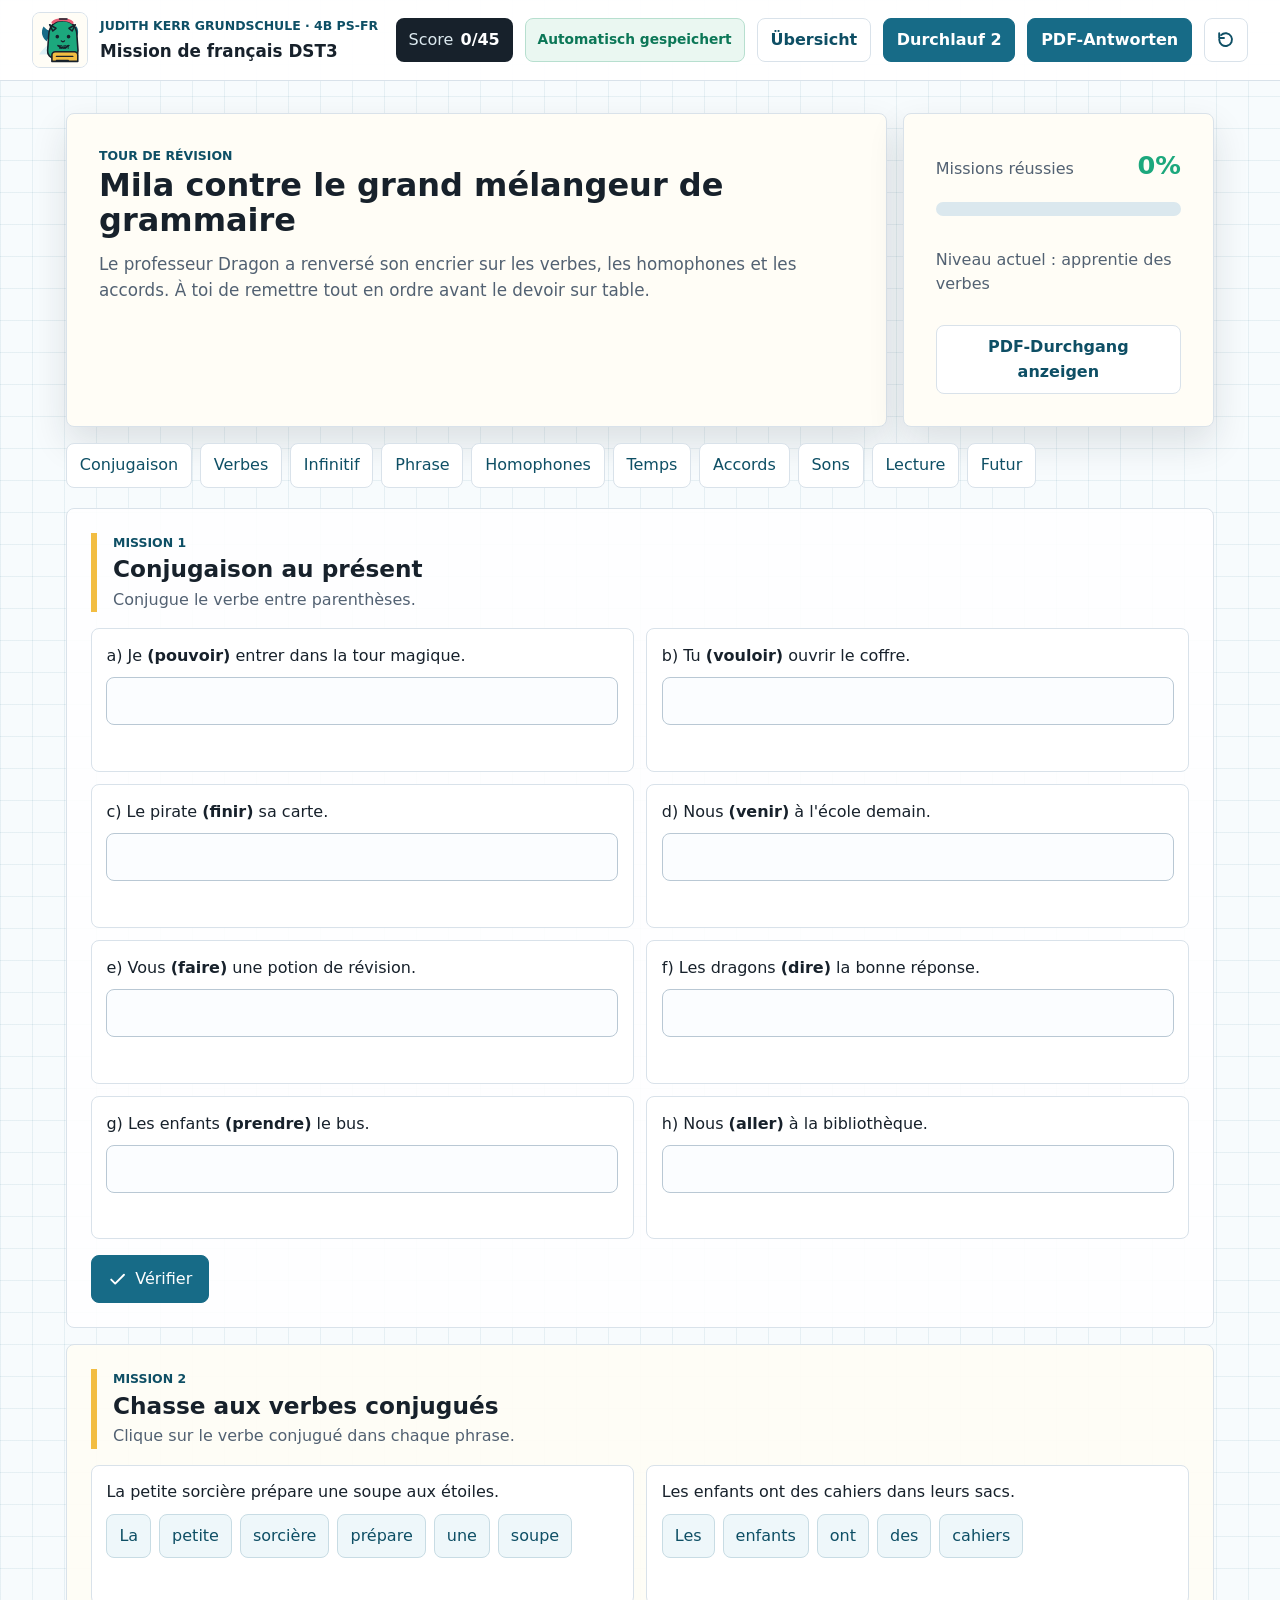
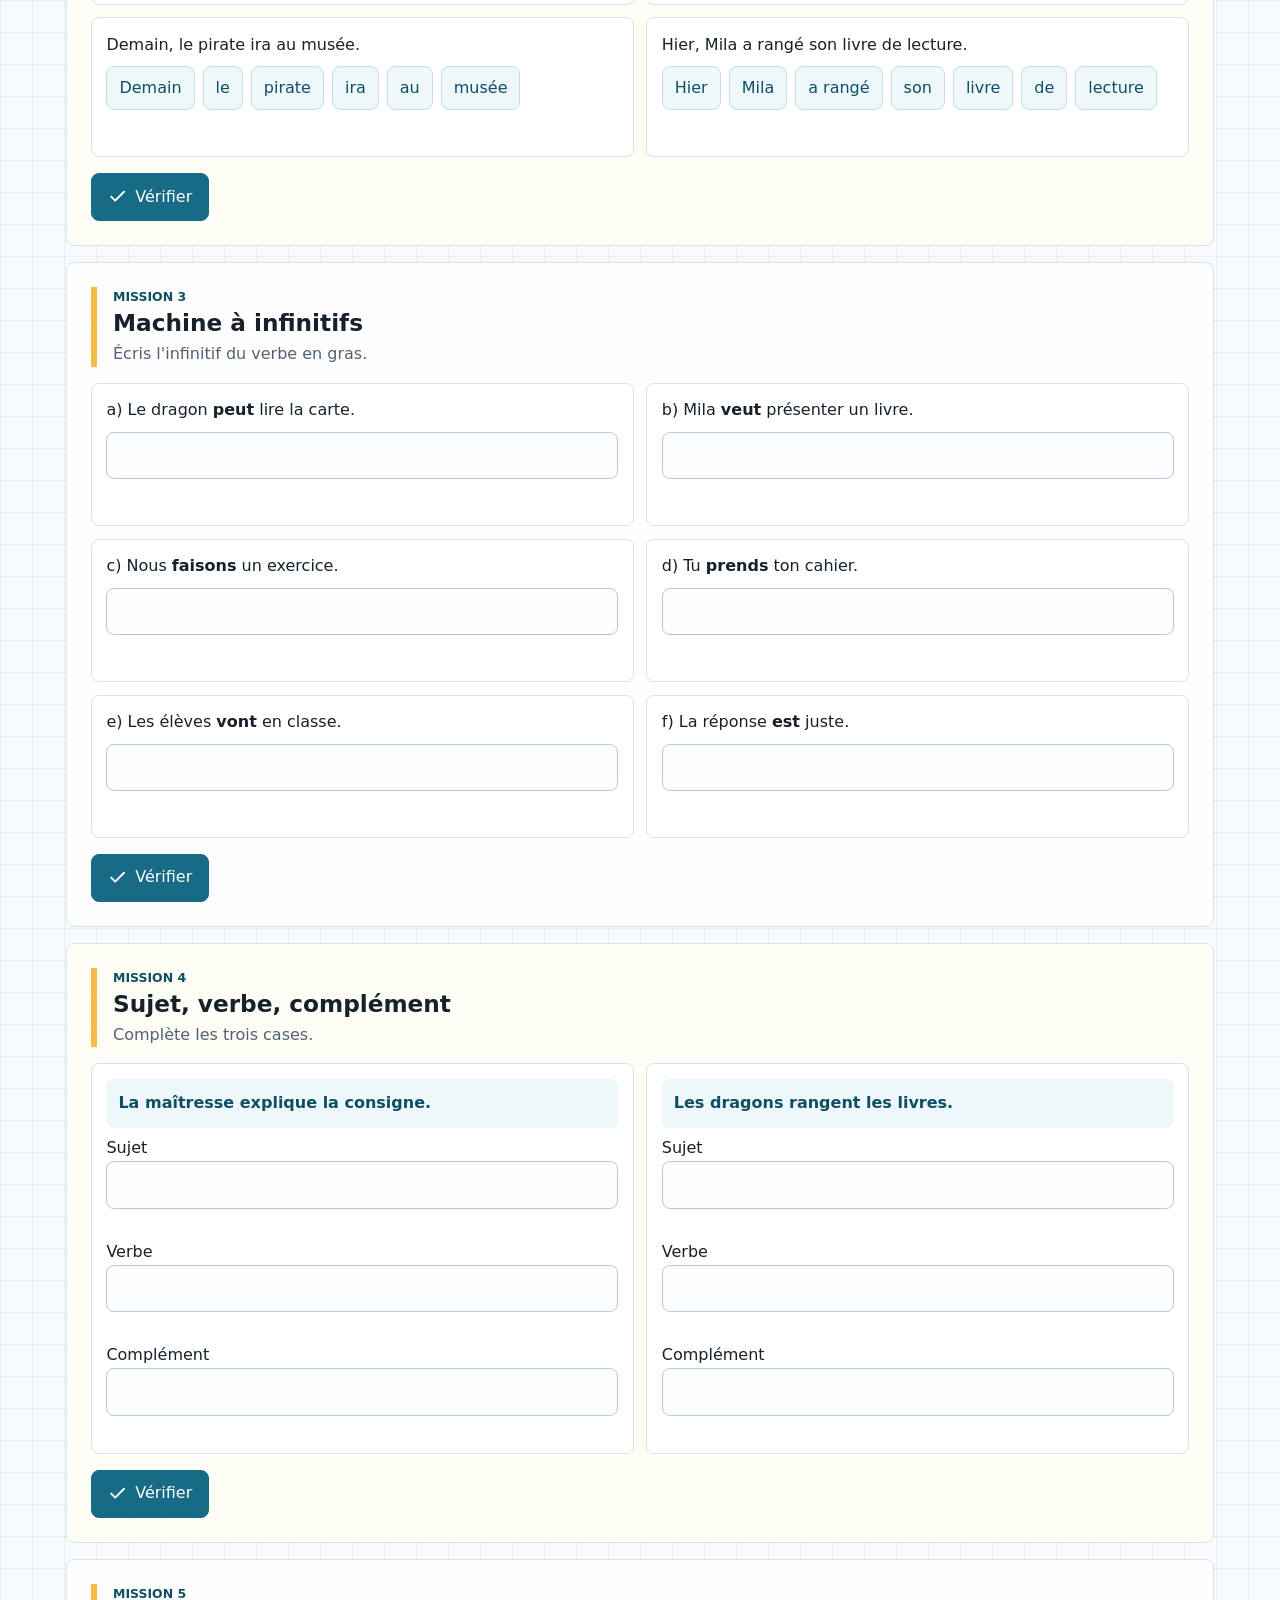
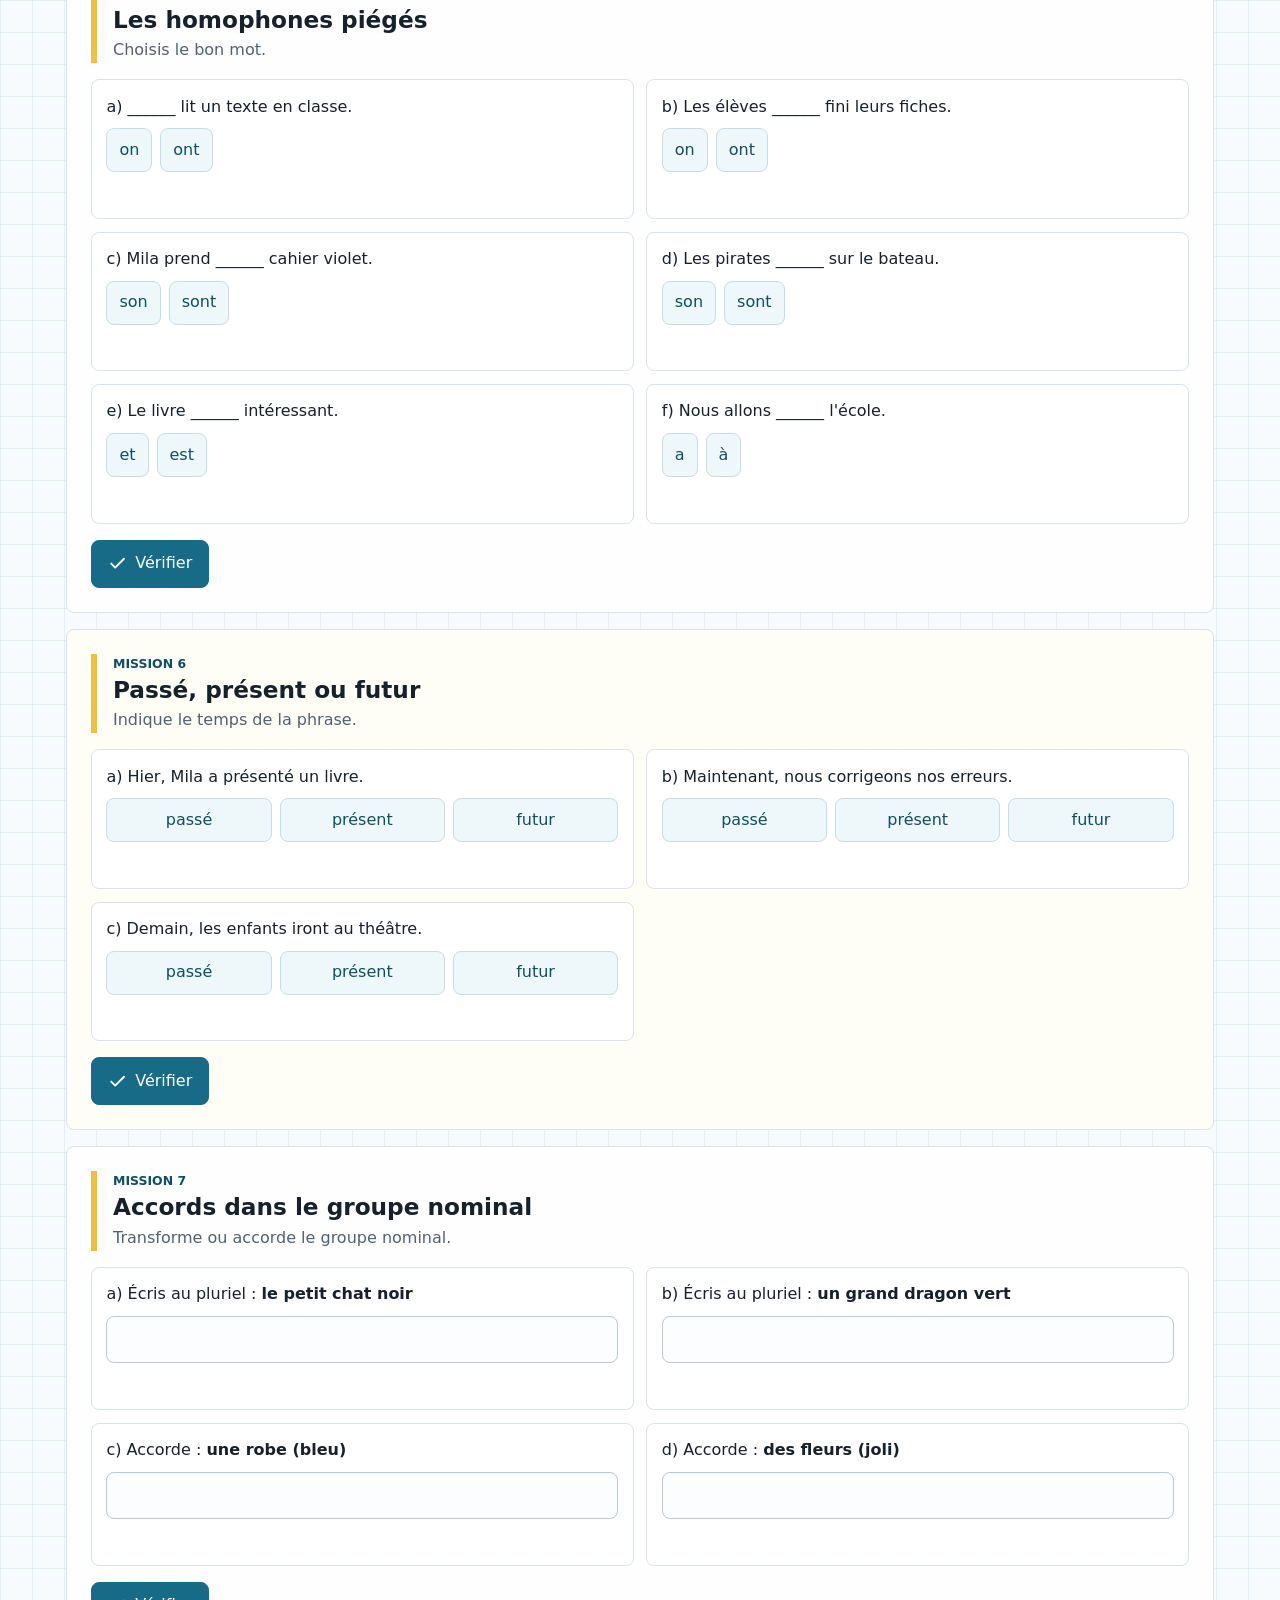
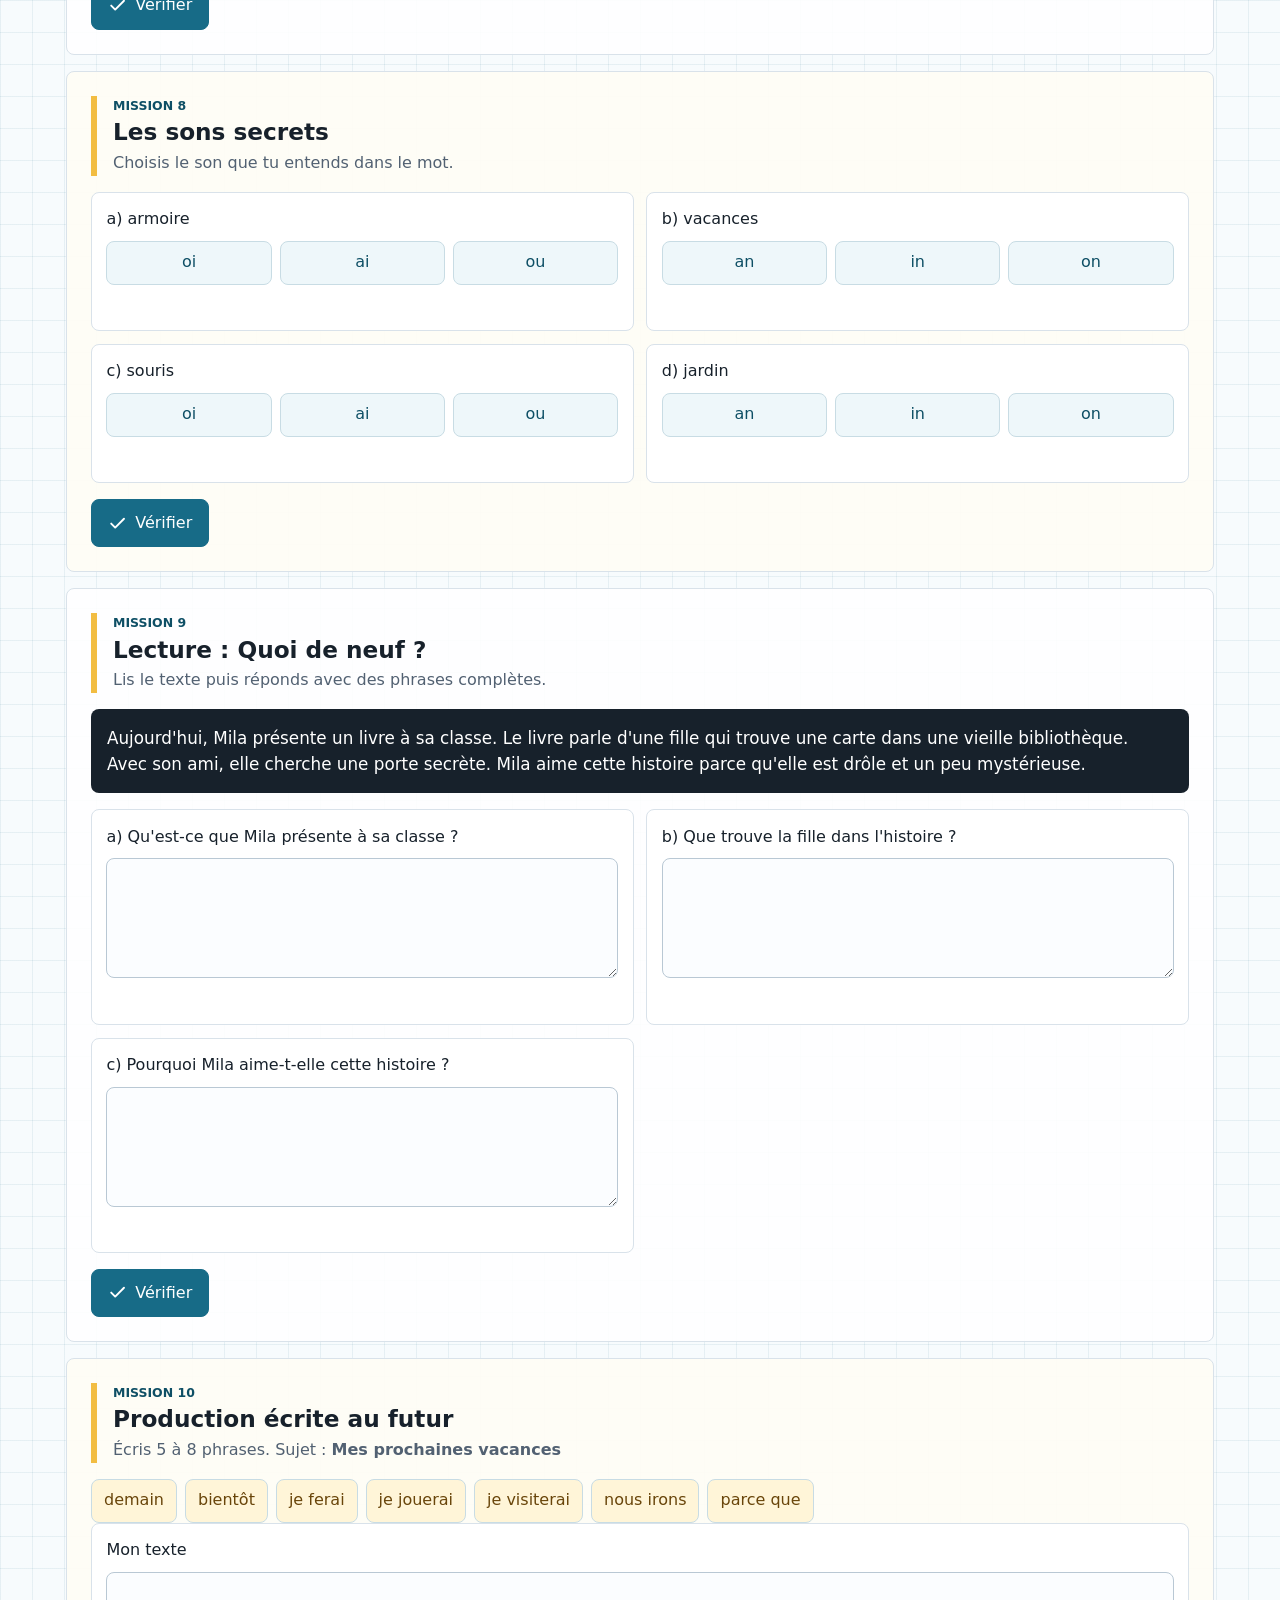
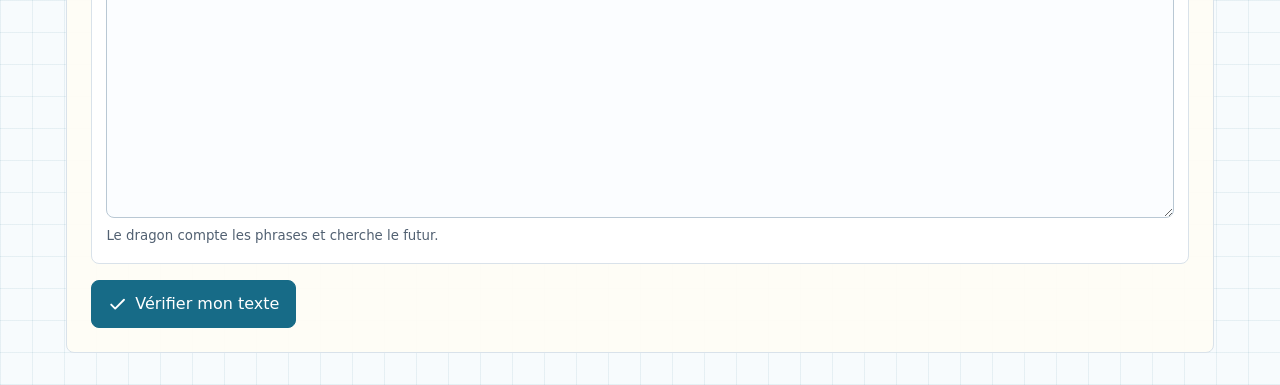
==== docs/index.html @ ef920bac "Publish site from docs for GitHub Pages" ====
<!doctype html>
<html lang="fr">
  <head>
    <meta charset="utf-8">
    <meta name="viewport" content="width=device-width, initial-scale=1">
    <title>Mila - Mission de français DST3</title>
    <meta name="description" content="Interaktive Französisch-Übungen für Mila zur Vorbereitung auf DST3.">
    <meta name="theme-color" content="#176b87">
    <meta name="apple-mobile-web-app-capable" content="yes">
    <meta name="apple-mobile-web-app-title" content="Français DST3">
    <meta name="apple-mobile-web-app-status-bar-style" content="default">
    <link rel="manifest" href="manifest.webmanifest">
    <link rel="icon" href="assets/dragon-academy.svg" type="image/svg+xml">
    <link rel="stylesheet" href="styles.css?v=20260531-pdf-visible">
  </head>
  <body>
    <a class="skip-link" href="#main">Aller aux exercices</a>

    <header class="topbar">
      <div class="brand">
        <img src="assets/dragon-academy.svg" width="56" height="56" alt="Petit dragon professeur avec un cahier de français">
        <div>
          <p class="eyebrow">Judith Kerr Grundschule · 4B PS-FR</p>
          <p class="brand-title">Mission de français DST3</p>
        </div>
      </div>

      <div class="top-actions">
        <div class="score-pill" aria-live="polite">
          <span>Score</span>
          <strong><span id="score">0</span>/<span id="total">45</span></strong>
        </div>
        <div class="save-status" id="saveStatus" aria-live="polite">Automatisch gespeichert</div>
        <a class="nav-link" href="uebersicht.html">Übersicht</a>
        <a class="nav-link top-pdf-run-button" href="durchlauf-2.html">Durchlauf 2</a>
        <button class="nav-link top-pdf-run-button" type="button" data-load-pdf-run>PDF-Antworten</button>
        <button class="icon-button" id="resetBtn" type="button" aria-label="Recommencer toutes les missions">
          <svg aria-hidden="true" viewBox="0 0 24 24">
            <path d="M4 12a8 8 0 1 0 2.34-5.66"/>
            <path d="M4 4v6h6"/>
          </svg>
        </button>
      </div>
    </header>

    <main id="main">
      <section class="intro-band" aria-labelledby="intro-title">
        <div class="intro-copy">
          <p class="eyebrow">Tour de révision</p>
          <h1 id="intro-title">Mila contre le grand mélangeur de grammaire</h1>
          <p>
            Le professeur Dragon a renversé son encrier sur les verbes, les
            homophones et les accords. À toi de remettre tout en ordre avant le
            devoir sur table.
          </p>
        </div>

        <div class="mission-meter" aria-label="Progression">
          <div>
            <span>Missions réussies</span>
            <strong id="progressLabel">0%</strong>
          </div>
          <div class="progress-track">
            <div class="progress-fill" id="progressFill"></div>
          </div>
          <p id="rankLabel">Niveau actuel : apprentie des verbes</p>
          <button class="nav-link restore-run-button" type="button" data-load-pdf-run>PDF-Durchgang anzeigen</button>
        </div>
      </section>

      <nav class="mission-nav" aria-label="Missions">
        <button type="button" data-jump="#conjugaison">Conjugaison</button>
        <button type="button" data-jump="#verbes">Verbes</button>
        <button type="button" data-jump="#infinitif">Infinitif</button>
        <button type="button" data-jump="#phrase">Phrase</button>
        <button type="button" data-jump="#homophones">Homophones</button>
        <button type="button" data-jump="#temps">Temps</button>
        <button type="button" data-jump="#accords">Accords</button>
        <button type="button" data-jump="#sons">Sons</button>
        <button type="button" data-jump="#lecture">Lecture</button>
        <button type="button" data-jump="#ecriture">Futur</button>
      </nav>

      <section class="mission-band" id="conjugaison" aria-labelledby="conjugaison-title">
        <div class="section-heading">
          <p class="eyebrow">Mission 1</p>
          <h2 id="conjugaison-title">Conjugaison au présent</h2>
          <p>Conjugue le verbe entre parenthèses.</p>
        </div>

        <div class="exercise-grid">
          <label class="exercise" data-task data-answer="peux">
            <span>a) Je <strong>(pouvoir)</strong> entrer dans la tour magique.</span>
            <input type="text" autocomplete="off" aria-label="Réponse a">
            <small class="feedback" aria-live="polite"></small>
          </label>

          <label class="exercise" data-task data-answer="veux">
            <span>b) Tu <strong>(vouloir)</strong> ouvrir le coffre.</span>
            <input type="text" autocomplete="off" aria-label="Réponse b">
            <small class="feedback" aria-live="polite"></small>
          </label>

          <label class="exercise" data-task data-answer="finit">
            <span>c) Le pirate <strong>(finir)</strong> sa carte.</span>
            <input type="text" autocomplete="off" aria-label="Réponse c">
            <small class="feedback" aria-live="polite"></small>
          </label>

          <label class="exercise" data-task data-answer="venons">
            <span>d) Nous <strong>(venir)</strong> à l'école demain.</span>
            <input type="text" autocomplete="off" aria-label="Réponse d">
            <small class="feedback" aria-live="polite"></small>
          </label>

          <label class="exercise" data-task data-answer="faites">
            <span>e) Vous <strong>(faire)</strong> une potion de révision.</span>
            <input type="text" autocomplete="off" aria-label="Réponse e">
            <small class="feedback" aria-live="polite"></small>
          </label>

          <label class="exercise" data-task data-answer="disent">
            <span>f) Les dragons <strong>(dire)</strong> la bonne réponse.</span>
            <input type="text" autocomplete="off" aria-label="Réponse f">
            <small class="feedback" aria-live="polite"></small>
          </label>

          <label class="exercise" data-task data-answer="prennent">
            <span>g) Les enfants <strong>(prendre)</strong> le bus.</span>
            <input type="text" autocomplete="off" aria-label="Réponse g">
            <small class="feedback" aria-live="polite"></small>
          </label>

          <label class="exercise" data-task data-answer="allons">
            <span>h) Nous <strong>(aller)</strong> à la bibliothèque.</span>
            <input type="text" autocomplete="off" aria-label="Réponse h">
            <small class="feedback" aria-live="polite"></small>
          </label>
        </div>

        <button class="check-button" type="button" data-check="#conjugaison">
          <svg aria-hidden="true" viewBox="0 0 24 24">
            <path d="m20 6-11 11-5-5"/>
          </svg>
          Vérifier
        </button>
      </section>

      <section class="mission-band alt" id="verbes" aria-labelledby="verbes-title">
        <div class="section-heading">
          <p class="eyebrow">Mission 2</p>
          <h2 id="verbes-title">Chasse aux verbes conjugués</h2>
          <p>Clique sur le verbe conjugué dans chaque phrase.</p>
        </div>

        <div class="exercise-grid compact">
          <article class="exercise word-pick" data-task data-answer="prépare">
            <p>La petite sorcière prépare une soupe aux étoiles.</p>
            <div class="word-row" aria-label="Choix de mots">
              <button type="button">La</button>
              <button type="button">petite</button>
              <button type="button">sorcière</button>
              <button type="button">prépare</button>
              <button type="button">une</button>
              <button type="button">soupe</button>
            </div>
            <small class="feedback" aria-live="polite"></small>
          </article>

          <article class="exercise word-pick" data-task data-answer="ont">
            <p>Les enfants ont des cahiers dans leurs sacs.</p>
            <div class="word-row" aria-label="Choix de mots">
              <button type="button">Les</button>
              <button type="button">enfants</button>
              <button type="button">ont</button>
              <button type="button">des</button>
              <button type="button">cahiers</button>
            </div>
            <small class="feedback" aria-live="polite"></small>
          </article>

          <article class="exercise word-pick" data-task data-answer="ira">
            <p>Demain, le pirate ira au musée.</p>
            <div class="word-row" aria-label="Choix de mots">
              <button type="button">Demain</button>
              <button type="button">le</button>
              <button type="button">pirate</button>
              <button type="button">ira</button>
              <button type="button">au</button>
              <button type="button">musée</button>
            </div>
            <small class="feedback" aria-live="polite"></small>
          </article>

          <article class="exercise word-pick" data-task data-answer="a rangé">
            <p>Hier, Mila a rangé son livre de lecture.</p>
            <div class="word-row" aria-label="Choix de mots">
              <button type="button">Hier</button>
              <button type="button">Mila</button>
              <button type="button">a rangé</button>
              <button type="button">son</button>
              <button type="button">livre</button>
              <button type="button">de</button>
              <button type="button">lecture</button>
            </div>
            <small class="feedback" aria-live="polite"></small>
          </article>
        </div>

        <button class="check-button" type="button" data-check="#verbes">
          <svg aria-hidden="true" viewBox="0 0 24 24">
            <path d="m20 6-11 11-5-5"/>
          </svg>
          Vérifier
        </button>
      </section>

      <section class="mission-band" id="infinitif" aria-labelledby="infinitif-title">
        <div class="section-heading">
          <p class="eyebrow">Mission 3</p>
          <h2 id="infinitif-title">Machine à infinitifs</h2>
          <p>Écris l'infinitif du verbe en gras.</p>
        </div>

        <div class="exercise-grid">
          <label class="exercise" data-task data-answer="pouvoir">
            <span>a) Le dragon <strong>peut</strong> lire la carte.</span>
            <input type="text" autocomplete="off" aria-label="Infinitif a">
            <small class="feedback" aria-live="polite"></small>
          </label>

          <label class="exercise" data-task data-answer="vouloir">
            <span>b) Mila <strong>veut</strong> présenter un livre.</span>
            <input type="text" autocomplete="off" aria-label="Infinitif b">
            <small class="feedback" aria-live="polite"></small>
          </label>

          <label class="exercise" data-task data-answer="faire">
            <span>c) Nous <strong>faisons</strong> un exercice.</span>
            <input type="text" autocomplete="off" aria-label="Infinitif c">
            <small class="feedback" aria-live="polite"></small>
          </label>

          <label class="exercise" data-task data-answer="prendre">
            <span>d) Tu <strong>prends</strong> ton cahier.</span>
            <input type="text" autocomplete="off" aria-label="Infinitif d">
            <small class="feedback" aria-live="polite"></small>
          </label>

          <label class="exercise" data-task data-answer="aller">
            <span>e) Les élèves <strong>vont</strong> en classe.</span>
            <input type="text" autocomplete="off" aria-label="Infinitif e">
            <small class="feedback" aria-live="polite"></small>
          </label>

          <label class="exercise" data-task data-answer="être">
            <span>f) La réponse <strong>est</strong> juste.</span>
            <input type="text" autocomplete="off" aria-label="Infinitif f">
            <small class="feedback" aria-live="polite"></small>
          </label>
        </div>

        <button class="check-button" type="button" data-check="#infinitif">
          <svg aria-hidden="true" viewBox="0 0 24 24">
            <path d="m20 6-11 11-5-5"/>
          </svg>
          Vérifier
        </button>
      </section>

      <section class="mission-band alt" id="phrase" aria-labelledby="phrase-title">
        <div class="section-heading">
          <p class="eyebrow">Mission 4</p>
          <h2 id="phrase-title">Sujet, verbe, complément</h2>
          <p>Complète les trois cases.</p>
        </div>

        <div class="sentence-lab">
          <article class="sentence-card">
            <p class="sentence">La maîtresse explique la consigne.</p>
            <label data-task data-answer="La maîtresse|La maitresse">
              Sujet
              <input type="text" autocomplete="off">
              <small class="feedback" aria-live="polite"></small>
            </label>
            <label data-task data-answer="explique">
              Verbe
              <input type="text" autocomplete="off">
              <small class="feedback" aria-live="polite"></small>
            </label>
            <label data-task data-answer="la consigne">
              Complément
              <input type="text" autocomplete="off">
              <small class="feedback" aria-live="polite"></small>
            </label>
          </article>

          <article class="sentence-card">
            <p class="sentence">Les dragons rangent les livres.</p>
            <label data-task data-answer="Les dragons">
              Sujet
              <input type="text" autocomplete="off">
              <small class="feedback" aria-live="polite"></small>
            </label>
            <label data-task data-answer="rangent">
              Verbe
              <input type="text" autocomplete="off">
              <small class="feedback" aria-live="polite"></small>
            </label>
            <label data-task data-answer="les livres">
              Complément
              <input type="text" autocomplete="off">
              <small class="feedback" aria-live="polite"></small>
            </label>
          </article>
        </div>

        <button class="check-button" type="button" data-check="#phrase">
          <svg aria-hidden="true" viewBox="0 0 24 24">
            <path d="m20 6-11 11-5-5"/>
          </svg>
          Vérifier
        </button>
      </section>

      <section class="mission-band" id="homophones" aria-labelledby="homophones-title">
        <div class="section-heading">
          <p class="eyebrow">Mission 5</p>
          <h2 id="homophones-title">Les homophones piégés</h2>
          <p>Choisis le bon mot.</p>
        </div>

        <div class="exercise-grid compact">
          <article class="exercise choice-task" data-task data-answer="on">
            <p>a) ______ lit un texte en classe.</p>
            <div class="choice-row">
              <button type="button" data-value="on">on</button>
              <button type="button" data-value="ont">ont</button>
            </div>
            <small class="feedback" aria-live="polite"></small>
          </article>

          <article class="exercise choice-task" data-task data-answer="ont">
            <p>b) Les élèves ______ fini leurs fiches.</p>
            <div class="choice-row">
              <button type="button" data-value="on">on</button>
              <button type="button" data-value="ont">ont</button>
            </div>
            <small class="feedback" aria-live="polite"></small>
          </article>

          <article class="exercise choice-task" data-task data-answer="son">
            <p>c) Mila prend ______ cahier violet.</p>
            <div class="choice-row">
              <button type="button" data-value="son">son</button>
              <button type="button" data-value="sont">sont</button>
            </div>
            <small class="feedback" aria-live="polite"></small>
          </article>

          <article class="exercise choice-task" data-task data-answer="sont">
            <p>d) Les pirates ______ sur le bateau.</p>
            <div class="choice-row">
              <button type="button" data-value="son">son</button>
              <button type="button" data-value="sont">sont</button>
            </div>
            <small class="feedback" aria-live="polite"></small>
          </article>

          <article class="exercise choice-task" data-task data-answer="est">
            <p>e) Le livre ______ intéressant.</p>
            <div class="choice-row">
              <button type="button" data-value="et">et</button>
              <button type="button" data-value="est">est</button>
            </div>
            <small class="feedback" aria-live="polite"></small>
          </article>

          <article class="exercise choice-task" data-task data-answer="à">
            <p>f) Nous allons ______ l'école.</p>
            <div class="choice-row">
              <button type="button" data-value="a">a</button>
              <button type="button" data-value="à">à</button>
            </div>
            <small class="feedback" aria-live="polite"></small>
          </article>
        </div>

        <button class="check-button" type="button" data-check="#homophones">
          <svg aria-hidden="true" viewBox="0 0 24 24">
            <path d="m20 6-11 11-5-5"/>
          </svg>
          Vérifier
        </button>
      </section>

      <section class="mission-band alt" id="temps" aria-labelledby="temps-title">
        <div class="section-heading">
          <p class="eyebrow">Mission 6</p>
          <h2 id="temps-title">Passé, présent ou futur</h2>
          <p>Indique le temps de la phrase.</p>
        </div>

        <div class="exercise-grid compact">
          <article class="exercise choice-task" data-task data-answer="passé">
            <p>a) Hier, Mila a présenté un livre.</p>
            <div class="choice-row triple">
              <button type="button" data-value="passé">passé</button>
              <button type="button" data-value="présent">présent</button>
              <button type="button" data-value="futur">futur</button>
            </div>
            <small class="feedback" aria-live="polite"></small>
          </article>

          <article class="exercise choice-task" data-task data-answer="présent">
            <p>b) Maintenant, nous corrigeons nos erreurs.</p>
            <div class="choice-row triple">
              <button type="button" data-value="passé">passé</button>
              <button type="button" data-value="présent">présent</button>
              <button type="button" data-value="futur">futur</button>
            </div>
            <small class="feedback" aria-live="polite"></small>
          </article>

          <article class="exercise choice-task" data-task data-answer="futur">
            <p>c) Demain, les enfants iront au théâtre.</p>
            <div class="choice-row triple">
              <button type="button" data-value="passé">passé</button>
              <button type="button" data-value="présent">présent</button>
              <button type="button" data-value="futur">futur</button>
            </div>
            <small class="feedback" aria-live="polite"></small>
          </article>
        </div>

        <button class="check-button" type="button" data-check="#temps">
          <svg aria-hidden="true" viewBox="0 0 24 24">
            <path d="m20 6-11 11-5-5"/>
          </svg>
          Vérifier
        </button>
      </section>

      <section class="mission-band" id="accords" aria-labelledby="accords-title">
        <div class="section-heading">
          <p class="eyebrow">Mission 7</p>
          <h2 id="accords-title">Accords dans le groupe nominal</h2>
          <p>Transforme ou accorde le groupe nominal.</p>
        </div>

        <div class="exercise-grid">
          <label class="exercise" data-task data-answer="les petits chats noirs">
            <span>a) Écris au pluriel : <strong>le petit chat noir</strong></span>
            <input type="text" autocomplete="off">
            <small class="feedback" aria-live="polite"></small>
          </label>

          <label class="exercise" data-task data-answer="des grands dragons verts">
            <span>b) Écris au pluriel : <strong>un grand dragon vert</strong></span>
            <input type="text" autocomplete="off">
            <small class="feedback" aria-live="polite"></small>
          </label>

          <label class="exercise" data-task data-answer="une robe bleue">
            <span>c) Accorde : <strong>une robe (bleu)</strong></span>
            <input type="text" autocomplete="off">
            <small class="feedback" aria-live="polite"></small>
          </label>

          <label class="exercise" data-task data-answer="des jolies fleurs">
            <span>d) Accorde : <strong>des fleurs (joli)</strong></span>
            <input type="text" autocomplete="off">
            <small class="feedback" aria-live="polite"></small>
          </label>
        </div>

        <button class="check-button" type="button" data-check="#accords">
          <svg aria-hidden="true" viewBox="0 0 24 24">
            <path d="m20 6-11 11-5-5"/>
          </svg>
          Vérifier
        </button>
      </section>

      <section class="mission-band alt" id="sons" aria-labelledby="sons-title">
        <div class="section-heading">
          <p class="eyebrow">Mission 8</p>
          <h2 id="sons-title">Les sons secrets</h2>
          <p>Choisis le son que tu entends dans le mot.</p>
        </div>

        <div class="exercise-grid compact">
          <article class="exercise choice-task" data-task data-answer="oi">
            <p>a) armoire</p>
            <div class="choice-row triple">
              <button type="button" data-value="oi">oi</button>
              <button type="button" data-value="ai">ai</button>
              <button type="button" data-value="ou">ou</button>
            </div>
            <small class="feedback" aria-live="polite"></small>
          </article>

          <article class="exercise choice-task" data-task data-answer="an">
            <p>b) vacances</p>
            <div class="choice-row triple">
              <button type="button" data-value="an">an</button>
              <button type="button" data-value="in">in</button>
              <button type="button" data-value="on">on</button>
            </div>
            <small class="feedback" aria-live="polite"></small>
          </article>

          <article class="exercise choice-task" data-task data-answer="ou">
            <p>c) souris</p>
            <div class="choice-row triple">
              <button type="button" data-value="oi">oi</button>
              <button type="button" data-value="ai">ai</button>
              <button type="button" data-value="ou">ou</button>
            </div>
            <small class="feedback" aria-live="polite"></small>
          </article>

          <article class="exercise choice-task" data-task data-answer="in">
            <p>d) jardin</p>
            <div class="choice-row triple">
              <button type="button" data-value="an">an</button>
              <button type="button" data-value="in">in</button>
              <button type="button" data-value="on">on</button>
            </div>
            <small class="feedback" aria-live="polite"></small>
          </article>
        </div>

        <button class="check-button" type="button" data-check="#sons">
          <svg aria-hidden="true" viewBox="0 0 24 24">
            <path d="m20 6-11 11-5-5"/>
          </svg>
          Vérifier
        </button>
      </section>

      <section class="mission-band" id="lecture" aria-labelledby="lecture-title">
        <div class="section-heading">
          <p class="eyebrow">Mission 9</p>
          <h2 id="lecture-title">Lecture : Quoi de neuf ?</h2>
          <p>Lis le texte puis réponds avec des phrases complètes.</p>
        </div>

        <blockquote class="reading">
          Aujourd'hui, Mila présente un livre à sa classe. Le livre parle d'une
          fille qui trouve une carte dans une vieille bibliothèque. Avec son ami,
          elle cherche une porte secrète. Mila aime cette histoire parce qu'elle
          est drôle et un peu mystérieuse.
        </blockquote>

        <div class="writing-grid">
          <label class="long-answer" data-task data-keywords="livre,classe">
            a) Qu'est-ce que Mila présente à sa classe ?
            <textarea rows="3"></textarea>
            <small class="feedback" aria-live="polite"></small>
          </label>

          <label class="long-answer" data-task data-keywords="carte,bibliothèque|bibliotheque">
            b) Que trouve la fille dans l'histoire ?
            <textarea rows="3"></textarea>
            <small class="feedback" aria-live="polite"></small>
          </label>

          <label class="long-answer" data-task data-keywords="parce que|car,drôle|drole,mystérieuse|mysterieuse">
            c) Pourquoi Mila aime-t-elle cette histoire ?
            <textarea rows="3"></textarea>
            <small class="feedback" aria-live="polite"></small>
          </label>
        </div>

        <button class="check-button" type="button" data-check="#lecture">
          <svg aria-hidden="true" viewBox="0 0 24 24">
            <path d="m20 6-11 11-5-5"/>
          </svg>
          Vérifier
        </button>
      </section>

      <section class="mission-band alt" id="ecriture" aria-labelledby="ecriture-title">
        <div class="section-heading">
          <p class="eyebrow">Mission 10</p>
          <h2 id="ecriture-title">Production écrite au futur</h2>
          <p>Écris 5 à 8 phrases. Sujet : <strong>Mes prochaines vacances</strong></p>
        </div>

        <div class="word-bank" aria-label="Mots utiles">
          <span>demain</span>
          <span>bientôt</span>
          <span>je ferai</span>
          <span>je jouerai</span>
          <span>je visiterai</span>
          <span>nous irons</span>
          <span>parce que</span>
        </div>

        <label class="future-writing" data-writing-task>
          Mon texte
          <textarea id="futureText" rows="9" aria-describedby="futureHelp"></textarea>
          <small id="futureHelp" class="feedback" aria-live="polite">Le dragon compte les phrases et cherche le futur.</small>
        </label>

        <button class="check-button" id="checkWritingBtn" type="button">
          <svg aria-hidden="true" viewBox="0 0 24 24">
            <path d="m20 6-11 11-5-5"/>
          </svg>
          Vérifier mon texte
        </button>
      </section>
    </main>

    <div class="toast" id="toast" role="status" aria-live="polite"></div>

    <script src="app.js?v=20260531-pdf-visible"></script>
  </body>
</html>
---- docs/styles.css ----
:root {
  --ink: #17212b;
  --muted: #526172;
  --paper: #fffdf6;
  --surface: #ffffff;
  --line: #d9e2ea;
  --primary: #176b87;
  --primary-strong: #0e4f65;
  --mint: #1ca87d;
  --sun: #f2bd42;
  --coral: #e85d75;
  --violet: #6d5bd0;
  --shadow: 0 16px 36px rgba(23, 33, 43, 0.12);
  color-scheme: light;
  font-family:
    Avenir Next,
    Avenir,
    Inter,
    system-ui,
    -apple-system,
    BlinkMacSystemFont,
    "Segoe UI",
    sans-serif;
}

* {
  box-sizing: border-box;
}

html {
  scroll-behavior: smooth;
}

body {
  margin: 0;
  background:
    linear-gradient(90deg, rgba(23, 107, 135, 0.08) 1px, transparent 1px),
    linear-gradient(rgba(23, 107, 135, 0.08) 1px, transparent 1px),
    #f7fbfd;
  background-size: 32px 32px;
  color: var(--ink);
  font-size: 16px;
  line-height: 1.55;
}

button,
input,
textarea {
  font: inherit;
}

button {
  cursor: pointer;
}

a {
  color: inherit;
}

.skip-link {
  background: var(--ink);
  color: white;
  left: 1rem;
  padding: 0.75rem 1rem;
  position: fixed;
  top: -5rem;
  z-index: 20;
}

.skip-link:focus {
  top: 1rem;
}

.topbar {
  align-items: center;
  background: rgba(255, 255, 255, 0.94);
  border-bottom: 1px solid var(--line);
  display: flex;
  gap: 1rem;
  justify-content: space-between;
  padding: 0.75rem clamp(1rem, 4vw, 2rem);
  position: sticky;
  top: 0;
  z-index: 10;
}

.brand,
.top-actions {
  align-items: center;
  display: flex;
  gap: 0.75rem;
}

.brand img {
  border: 1px solid var(--line);
  border-radius: 8px;
  flex: 0 0 auto;
}

.eyebrow {
  color: var(--primary-strong);
  font-size: 0.78rem;
  font-weight: 800;
  letter-spacing: 0;
  margin: 0 0 0.18rem;
  text-transform: uppercase;
}

.brand-title {
  font-size: 1.05rem;
  font-weight: 800;
  margin: 0;
}

.score-pill {
  align-items: center;
  background: var(--ink);
  border-radius: 8px;
  color: white;
  display: flex;
  gap: 0.45rem;
  min-height: 44px;
  padding: 0.55rem 0.8rem;
}

.score-pill span {
  color: #dce9ef;
}

.score-pill strong span {
  color: white;
}

.save-status {
  background: #eaf7f1;
  border: 1px solid #b7dfcf;
  border-radius: 8px;
  color: #0c7757;
  font-size: 0.86rem;
  font-weight: 700;
  min-height: 44px;
  padding: 0.6rem 0.75rem;
  white-space: nowrap;
}

.nav-link {
  align-items: center;
  background: var(--surface);
  border: 1px solid var(--line);
  border-radius: 8px;
  color: var(--primary-strong);
  display: inline-flex;
  font-weight: 800;
  min-height: 44px;
  padding: 0.55rem 0.8rem;
  text-decoration: none;
}

.top-pdf-run-button {
  background: var(--primary);
  border-color: var(--primary);
  color: white;
}

.icon-button {
  align-items: center;
  background: var(--surface);
  border: 1px solid var(--line);
  border-radius: 8px;
  color: var(--primary-strong);
  display: inline-flex;
  height: 44px;
  justify-content: center;
  width: 44px;
}

.icon-button svg,
.check-button svg {
  fill: none;
  height: 1.2rem;
  stroke: currentColor;
  stroke-linecap: round;
  stroke-linejoin: round;
  stroke-width: 2.4;
  width: 1.2rem;
}

main {
  margin: 0 auto;
  max-width: 1180px;
  padding: 1rem;
}

.intro-band {
  align-items: stretch;
  display: grid;
  gap: 1rem;
  grid-template-columns: minmax(0, 1.45fr) minmax(280px, 0.55fr);
  margin: 1rem 0;
}

.intro-copy,
.mission-meter {
  background: var(--paper);
  border: 1px solid var(--line);
  border-radius: 8px;
  box-shadow: var(--shadow);
  padding: clamp(1rem, 3vw, 2rem);
}

.intro-copy h1 {
  font-size: 2rem;
  line-height: 1.08;
  margin: 0 0 0.85rem;
  max-width: 720px;
}

.intro-copy p:last-child {
  color: var(--muted);
  font-size: 1.05rem;
  margin: 0;
  max-width: 760px;
}

.mission-meter {
  display: flex;
  flex-direction: column;
  justify-content: center;
  min-height: 190px;
}

.mission-meter > div:first-child {
  align-items: baseline;
  display: flex;
  justify-content: space-between;
}

.mission-meter span,
.mission-meter p {
  color: var(--muted);
}

.mission-meter strong {
  color: var(--mint);
  font-size: 1.6rem;
}

.restore-run-button {
  justify-content: center;
  margin-top: 0.75rem;
  width: 100%;
}

.progress-track {
  background: #dbe8ee;
  border-radius: 999px;
  height: 14px;
  margin: 1rem 0;
  overflow: hidden;
}

.progress-fill {
  background: linear-gradient(90deg, var(--mint), var(--sun), var(--coral));
  height: 100%;
  transform-origin: left center;
  transition: width 180ms ease-out;
  width: 0%;
}

.mission-nav {
  display: flex;
  flex-wrap: wrap;
  gap: 0.5rem;
  margin: 1rem 0 1.25rem;
}

.mission-nav button {
  background: var(--surface);
  border: 1px solid var(--line);
  border-radius: 8px;
  color: var(--primary-strong);
  min-height: 44px;
  padding: 0.55rem 0.8rem;
}

.mission-nav button:hover,
.mission-nav button:focus-visible,
.nav-link:hover,
.nav-link:focus-visible,
.icon-button:hover,
.icon-button:focus-visible {
  border-color: var(--primary);
  box-shadow: 0 0 0 3px rgba(23, 107, 135, 0.16);
  outline: 0;
}

.mission-band {
  background: rgba(255, 255, 255, 0.88);
  border: 1px solid var(--line);
  border-radius: 8px;
  margin: 1rem 0;
  padding: clamp(1rem, 3vw, 1.5rem);
}

.mission-band.alt {
  background: rgba(255, 253, 246, 0.94);
}

.section-heading {
  border-left: 6px solid var(--sun);
  margin-bottom: 1rem;
  padding-left: 1rem;
}

.section-heading h2 {
  font-size: 1.45rem;
  line-height: 1.2;
  margin: 0 0 0.3rem;
}

.section-heading p:last-child {
  color: var(--muted);
  margin: 0;
}

.exercise-grid {
  display: grid;
  gap: 0.8rem;
  grid-template-columns: repeat(2, minmax(0, 1fr));
}

.exercise-grid.compact {
  grid-template-columns: repeat(2, minmax(0, 1fr));
}

.exercise,
.sentence-card,
.long-answer,
.future-writing {
  background: var(--surface);
  border: 1px solid var(--line);
  border-radius: 8px;
  display: flex;
  flex-direction: column;
  gap: 0.55rem;
  min-width: 0;
  padding: 0.9rem;
}

.exercise p,
.sentence-card p {
  margin: 0;
}

input,
textarea {
  background: #fbfdff;
  border: 1px solid #b9c8d4;
  border-radius: 8px;
  color: var(--ink);
  min-height: 44px;
  padding: 0.65rem 0.75rem;
  width: 100%;
}

textarea {
  min-height: 120px;
  resize: vertical;
}

input:focus,
textarea:focus {
  border-color: var(--primary);
  box-shadow: 0 0 0 3px rgba(23, 107, 135, 0.16);
  outline: 0;
}

.word-row,
.choice-row,
.word-bank {
  display: flex;
  flex-wrap: wrap;
  gap: 0.5rem;
}

.word-row button,
.choice-row button,
.word-bank span {
  align-items: center;
  background: #eef7fa;
  border: 1px solid #c8dce4;
  border-radius: 8px;
  color: var(--primary-strong);
  display: inline-flex;
  min-height: 44px;
  padding: 0.5rem 0.75rem;
}

.word-bank span {
  background: #fff5d8;
  color: #69450a;
}

.word-row button[aria-pressed="true"],
.choice-row button[aria-pressed="true"] {
  background: var(--primary);
  border-color: var(--primary);
  color: white;
}

.choice-row.triple button {
  flex: 1 1 90px;
  justify-content: center;
}

.sentence-lab,
.writing-grid {
  display: grid;
  gap: 0.8rem;
  grid-template-columns: repeat(2, minmax(0, 1fr));
}

.sentence {
  background: #eef7fa;
  border-radius: 8px;
  color: var(--primary-strong);
  font-weight: 800;
  padding: 0.75rem;
}

.reading {
  background: var(--ink);
  border-radius: 8px;
  color: white;
  font-size: 1.05rem;
  margin: 0 0 1rem;
  padding: 1rem;
}

.feedback {
  color: var(--muted);
  display: block;
  min-height: 1.4rem;
}

.is-correct {
  border-color: rgba(28, 168, 125, 0.75);
  box-shadow: inset 0 0 0 1px rgba(28, 168, 125, 0.3);
}

.is-wrong {
  border-color: rgba(232, 93, 117, 0.8);
  box-shadow: inset 0 0 0 1px rgba(232, 93, 117, 0.24);
}

.is-correct .feedback {
  color: #0c7757;
  font-weight: 700;
}

.is-wrong .feedback {
  color: #a8203a;
  font-weight: 700;
}

.check-button {
  align-items: center;
  background: var(--primary);
  border: 1px solid var(--primary);
  border-radius: 8px;
  color: white;
  display: inline-flex;
  gap: 0.5rem;
  margin-top: 1rem;
  min-height: 48px;
  padding: 0.65rem 1rem;
}

.check-button:hover,
.check-button:focus-visible {
  background: var(--primary-strong);
  box-shadow: 0 0 0 3px rgba(23, 107, 135, 0.2);
  outline: 0;
}

.toast {
  background: var(--ink);
  border-radius: 8px;
  bottom: 1rem;
  box-shadow: var(--shadow);
  color: white;
  left: 50%;
  max-width: min(92vw, 520px);
  opacity: 0;
  padding: 0.9rem 1rem;
  pointer-events: none;
  position: fixed;
  transform: translate(-50%, 1rem);
  transition: opacity 180ms ease-out, transform 180ms ease-out;
  z-index: 30;
}

.toast.show {
  opacity: 1;
  transform: translate(-50%, 0);
}

.overview-layout {
  display: grid;
  gap: 1rem;
  grid-template-columns: minmax(0, 1fr);
  margin: 1rem 0;
}

.overview-card,
.history-card,
.empty-state {
  background: var(--surface);
  border: 1px solid var(--line);
  border-radius: 8px;
  box-shadow: var(--shadow);
  padding: clamp(1rem, 3vw, 1.4rem);
}

.overview-card h1,
.history-card h2,
.empty-state h1 {
  font-size: 1.6rem;
  line-height: 1.15;
  margin: 0 0 0.5rem;
}

.summary-grid {
  display: grid;
  gap: 0.75rem;
  grid-template-columns: repeat(4, minmax(0, 1fr));
  margin-top: 1rem;
}

.summary-item {
  background: #eef7fa;
  border: 1px solid #c8dce4;
  border-radius: 8px;
  padding: 0.8rem;
}

.summary-item span {
  color: var(--muted);
  display: block;
  font-size: 0.84rem;
}

.summary-item strong {
  color: var(--primary-strong);
  display: block;
  font-size: 1.35rem;
}

.history-list {
  display: grid;
  gap: 0.85rem;
}

.history-card header {
  align-items: flex-start;
  display: flex;
  gap: 1rem;
  justify-content: space-between;
}

.status-badge {
  border-radius: 8px;
  display: inline-flex;
  font-weight: 800;
  padding: 0.35rem 0.55rem;
  white-space: nowrap;
}

.status-badge.good {
  background: #eaf7f1;
  color: #0c7757;
}

.status-badge.work {
  background: #fff5d8;
  color: #69450a;
}

.history-note {
  color: var(--muted);
  font-size: 0.92rem;
  margin: 0.35rem 0 0;
}

.run-details {
  border-top: 1px solid var(--line);
  margin-top: 0.85rem;
  padding-top: 0.75rem;
}

.run-details > summary {
  align-items: center;
  background: #eef7fa;
  border: 1px solid #c8dce4;
  border-radius: 8px;
  color: var(--primary-strong);
  cursor: pointer;
  display: flex;
  font-weight: 800;
  gap: 0.75rem;
  justify-content: space-between;
  min-height: 44px;
  padding: 0.65rem 0.8rem;
}

.run-details > summary small {
  color: var(--muted);
  font-size: 0.86rem;
  font-weight: 700;
}

.answer-review {
  border-top: 1px solid var(--line);
  margin-top: 0.85rem;
  padding-top: 0.75rem;
}

.answer-review summary {
  color: var(--primary-strong);
  cursor: pointer;
  font-weight: 800;
}

.answer-group {
  margin-top: 0.8rem;
}

.answer-group h3 {
  font-size: 1rem;
  margin: 0 0 0.45rem;
}

.answer-group dl {
  display: grid;
  gap: 0.4rem;
  margin: 0;
}

.answer-group dl div {
  background: #fbfdff;
  border: 1px solid var(--line);
  border-radius: 8px;
  display: grid;
  gap: 0.45rem;
  grid-template-columns: minmax(0, 1fr) minmax(0, 1fr);
  padding: 0.55rem 0.65rem;
}

.answer-group dt,
.answer-group dd {
  margin: 0;
}

.answer-group dt {
  color: var(--muted);
}

.answer-group dd {
  color: var(--ink);
  font-weight: 750;
}

.mission-result-list {
  display: grid;
  gap: 0.5rem;
  margin-top: 0.85rem;
}

.mission-result {
  align-items: center;
  background: #fbfdff;
  border: 1px solid var(--line);
  border-radius: 8px;
  display: grid;
  gap: 0.5rem;
  grid-template-columns: minmax(0, 1fr) auto;
  padding: 0.55rem 0.7rem;
}

.mission-result strong {
  display: block;
}

.mission-result span {
  color: var(--muted);
}

.mistake-list {
  border-top: 1px solid var(--line);
  margin-top: 0.85rem;
  padding-top: 0.75rem;
}

.mistake-list h3 {
  font-size: 1rem;
  margin: 0 0 0.4rem;
}

.mistake-list ul {
  margin: 0;
  padding-left: 1.2rem;
}

.mistake-list li {
  margin: 0.2rem 0;
}

@media (max-width: 780px) {
  .topbar {
    align-items: flex-start;
    flex-direction: column;
  }

  .top-actions {
    flex-wrap: wrap;
    width: 100%;
  }

  .score-pill {
    flex: 1;
    justify-content: space-between;
  }

  .save-status {
    flex: 1 1 180px;
    text-align: center;
  }

  .nav-link {
    flex: 1 1 140px;
    justify-content: center;
  }

  .intro-band,
  .exercise-grid,
  .exercise-grid.compact,
  .sentence-lab,
  .writing-grid,
  .summary-grid {
    grid-template-columns: 1fr;
  }

  .history-card header,
  .answer-group dl div,
  .mission-result {
    grid-template-columns: 1fr;
  }

  .intro-copy h1 {
    font-size: 2rem;
  }
}

@media (prefers-reduced-motion: reduce) {
  *,
  *::before,
  *::after {
    scroll-behavior: auto !important;
    transition: none !important;
  }
}
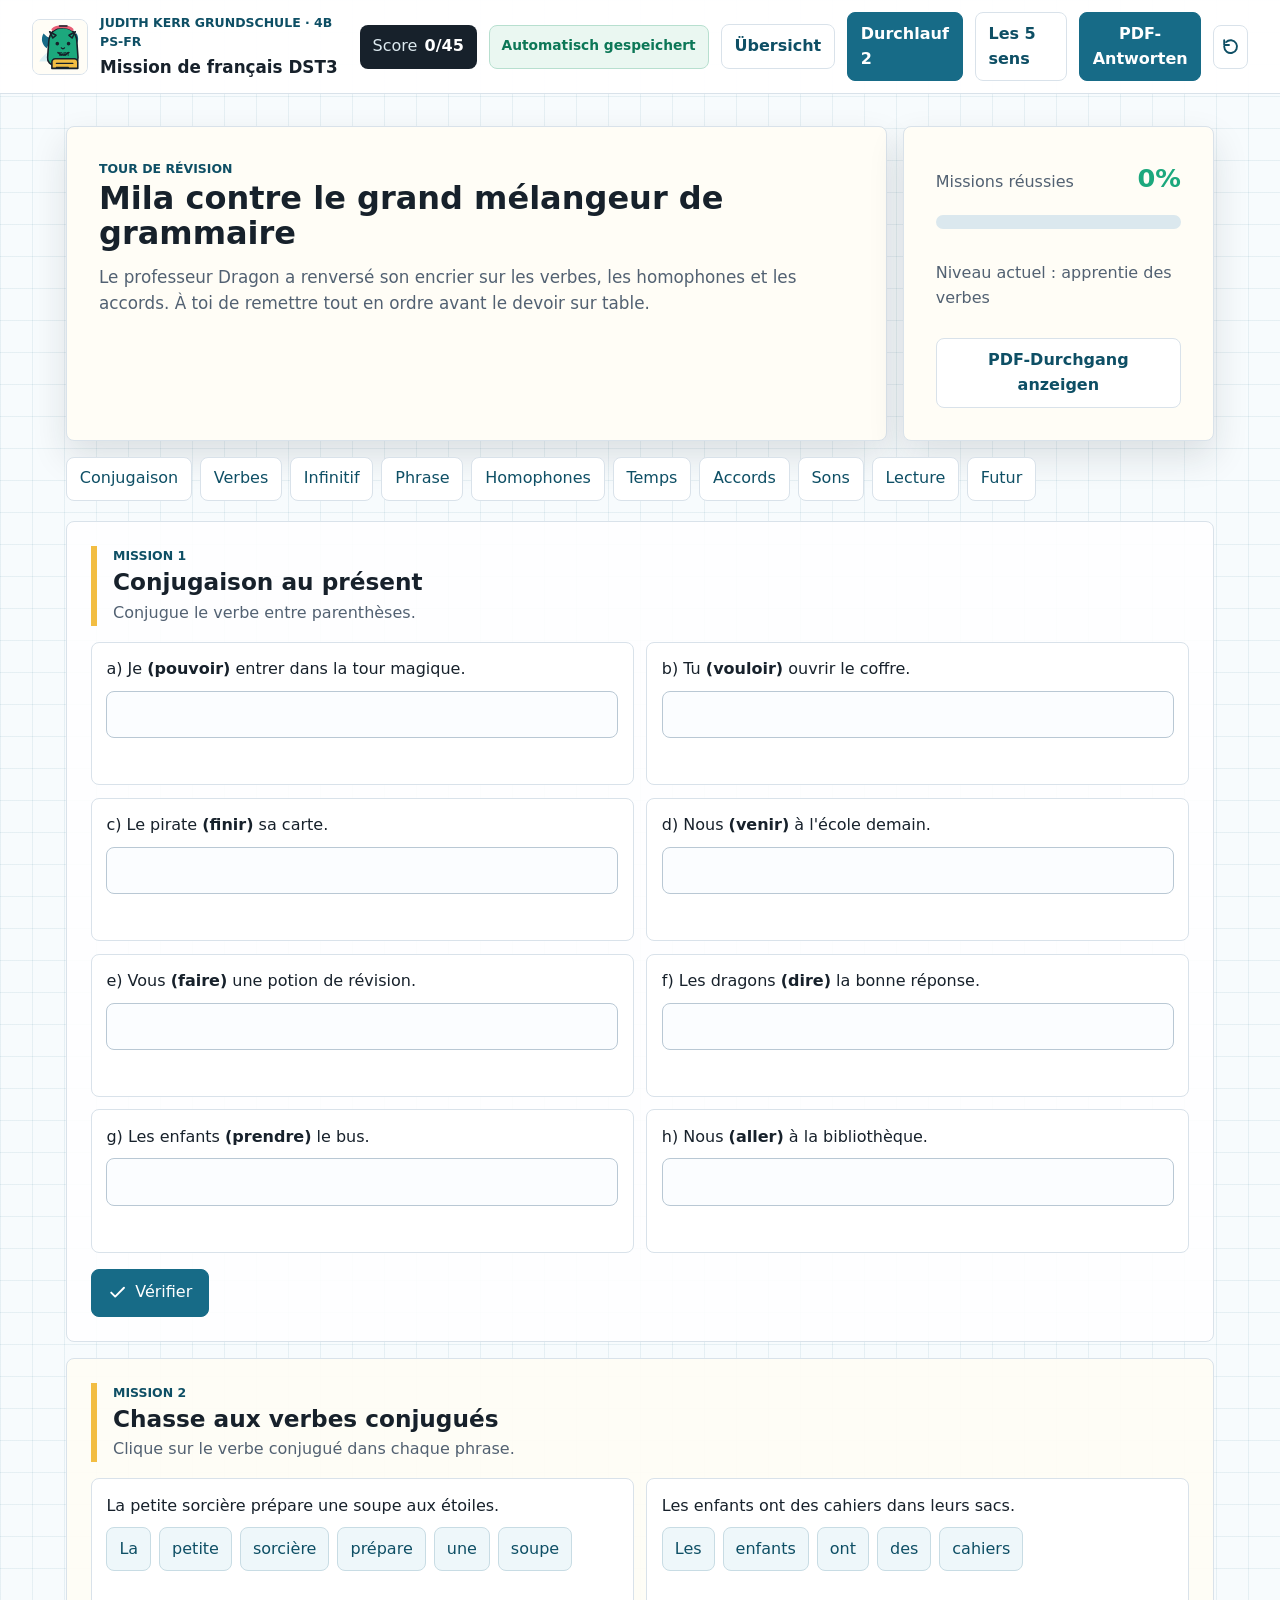
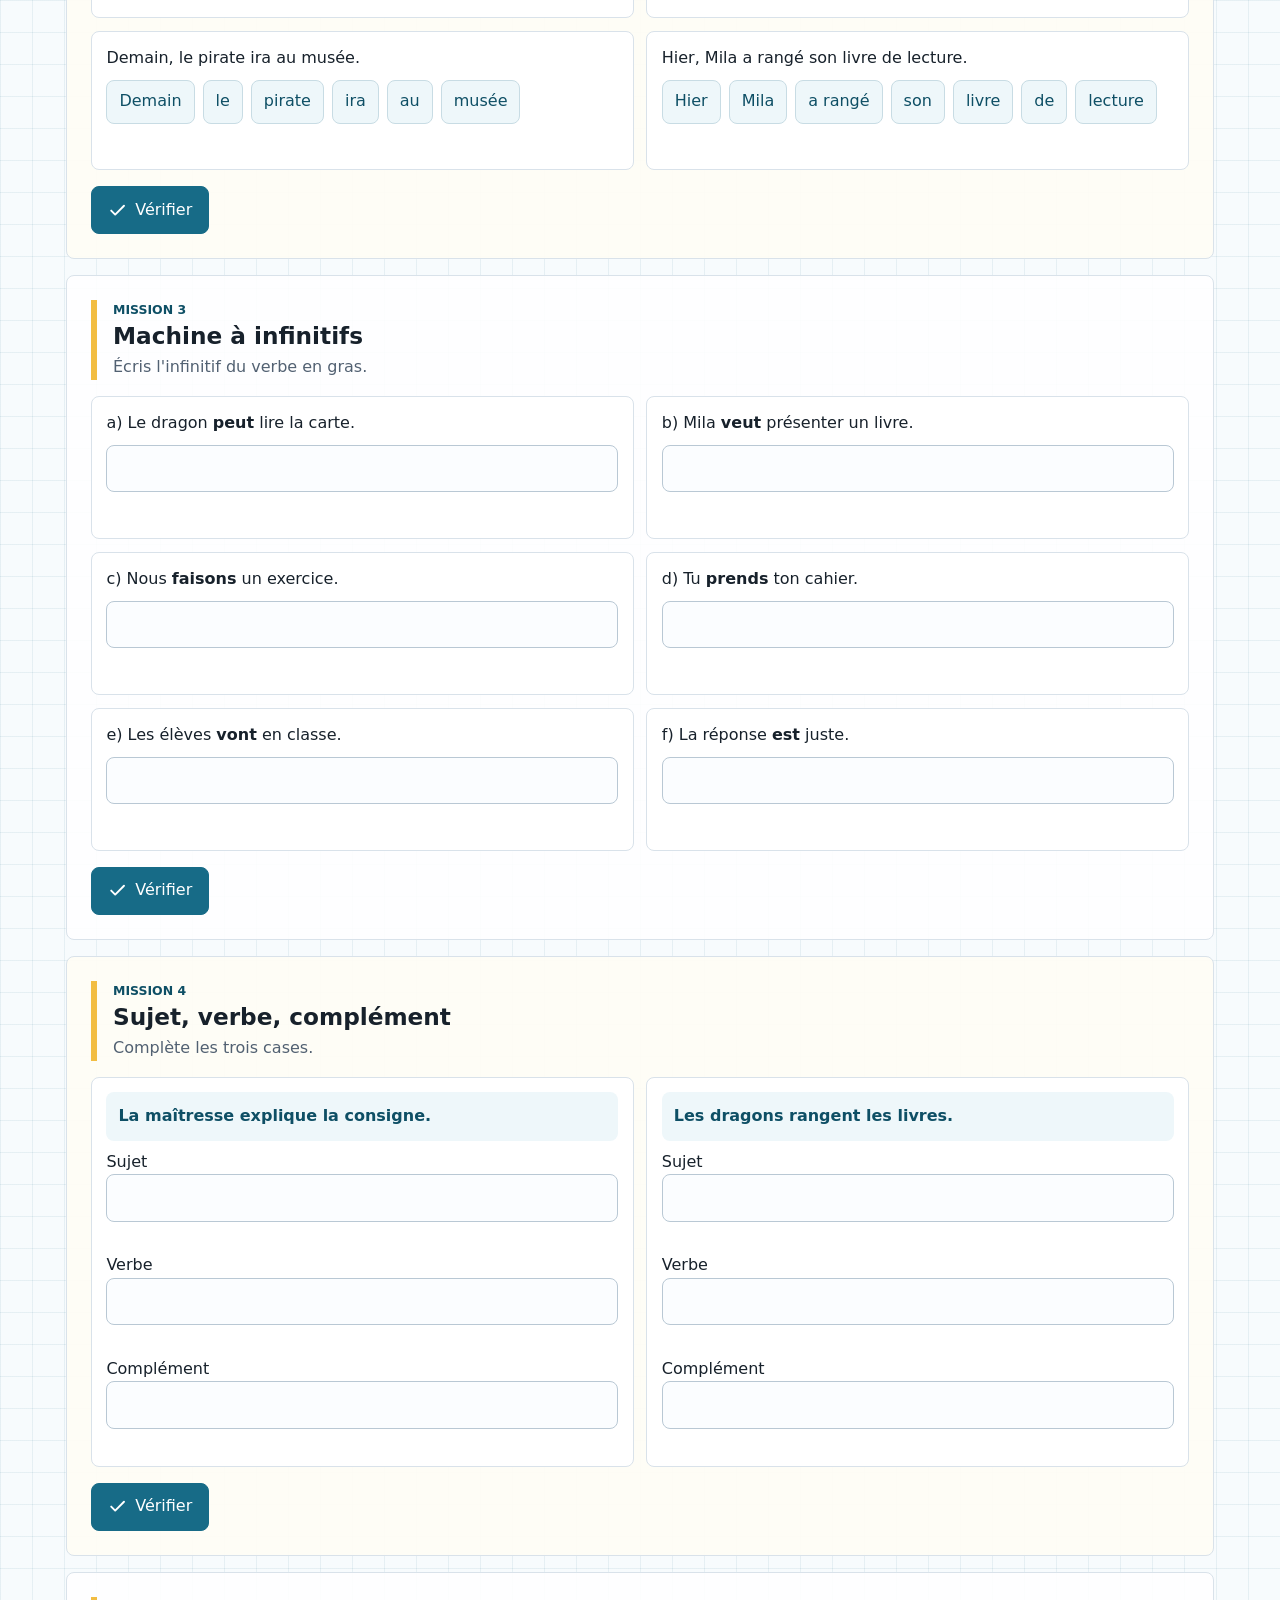
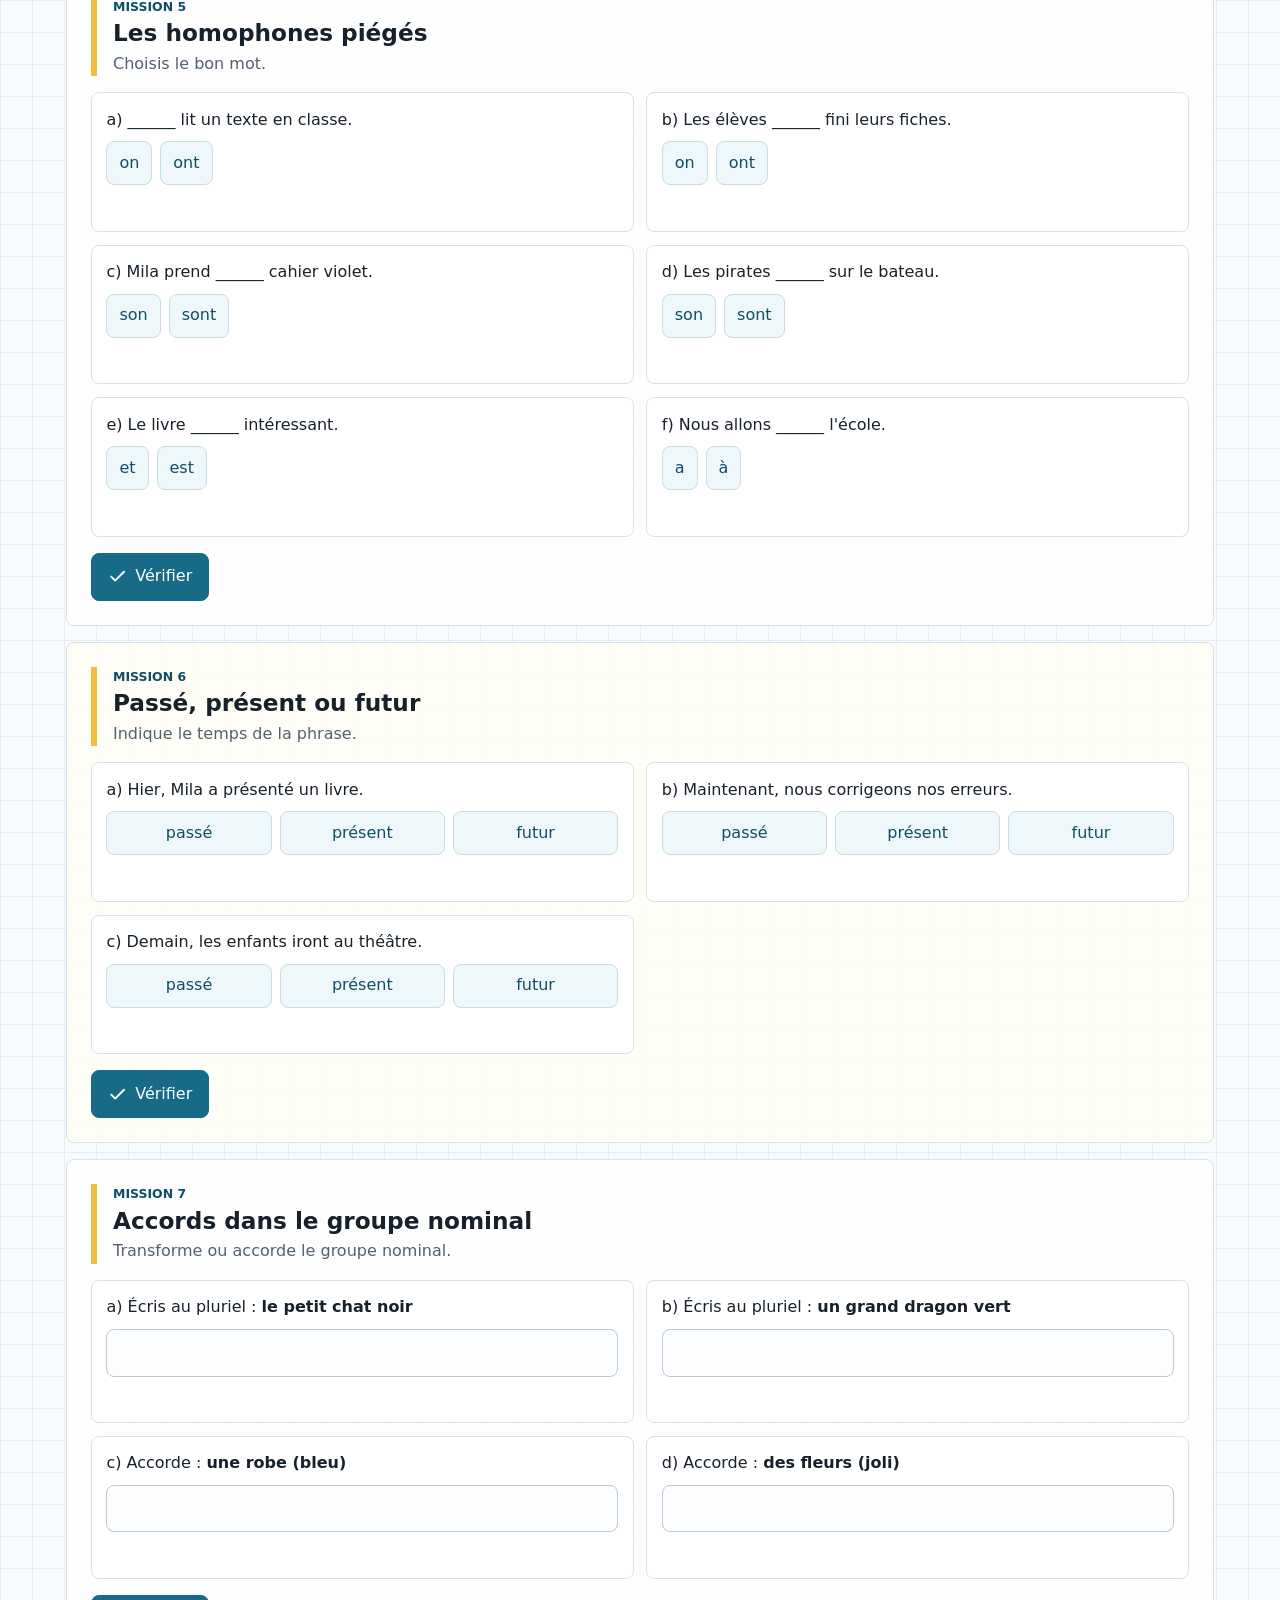
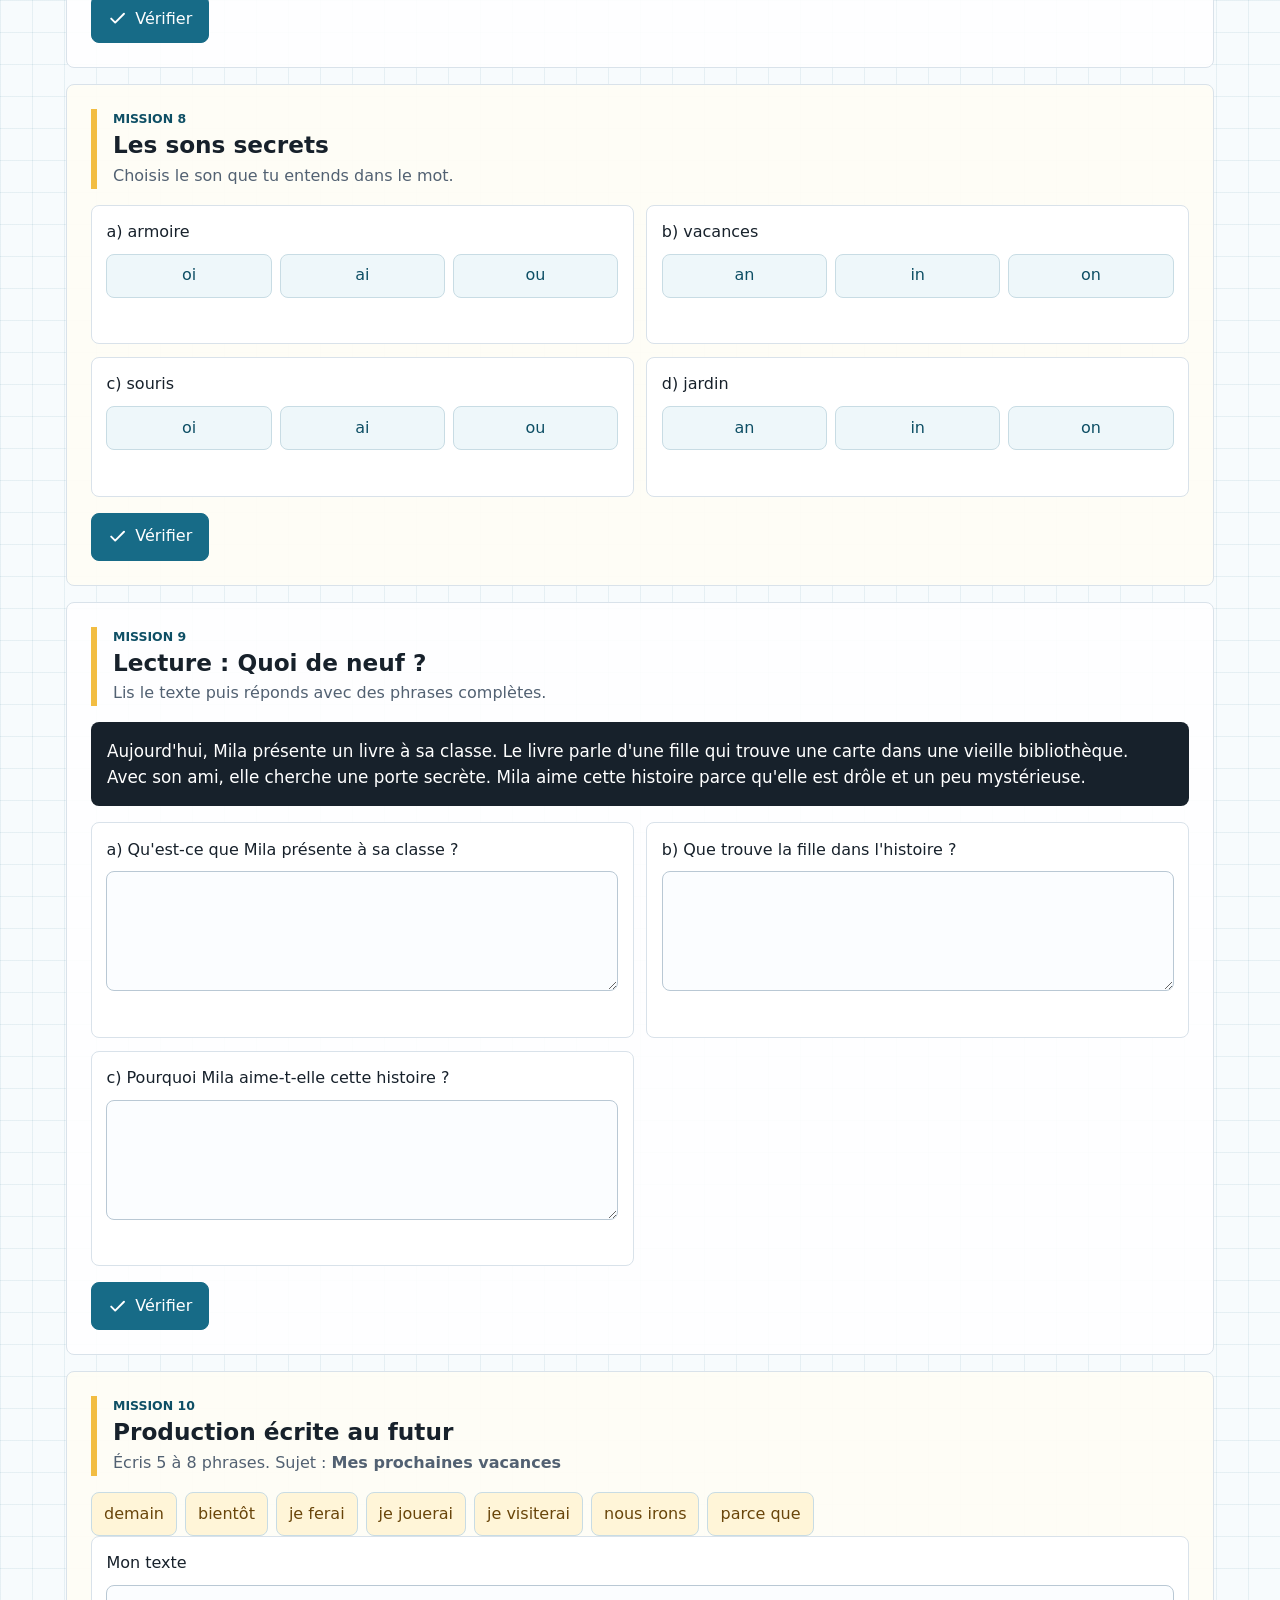
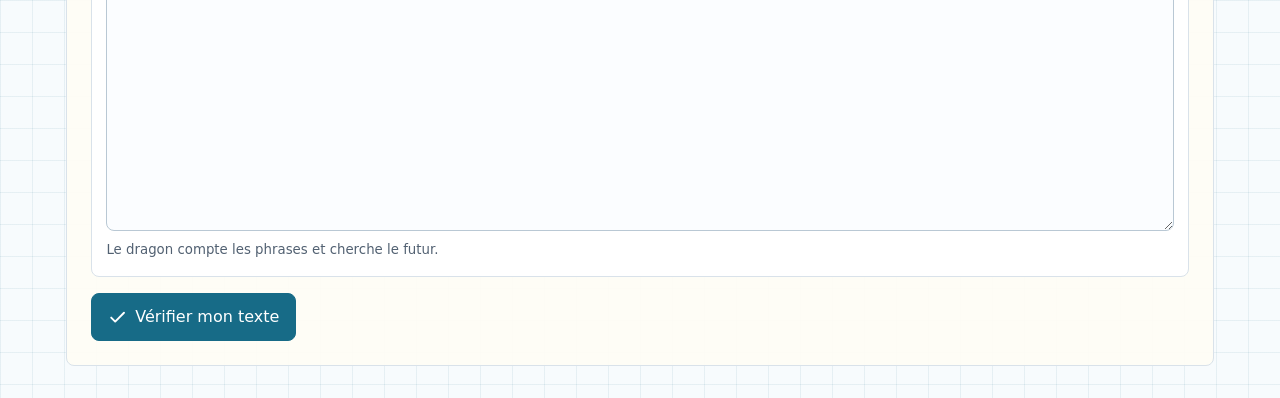
==== commit 9b175800: "Add Mila five-senses quiz with eye diagram" ====
--- a/docs/index.html
+++ b/docs/index.html
@@ -33,6 +33,7 @@
         <div class="save-status" id="saveStatus" aria-live="polite">Automatisch gespeichert</div>
         <a class="nav-link" href="uebersicht.html">Übersicht</a>
         <a class="nav-link top-pdf-run-button" href="durchlauf-2.html">Durchlauf 2</a>
+        <a class="nav-link" href="les-5-sens.html">Les 5 sens</a>
         <button class="nav-link top-pdf-run-button" type="button" data-load-pdf-run>PDF-Antworten</button>
         <button class="icon-button" id="resetBtn" type="button" aria-label="Recommencer toutes les missions">
           <svg aria-hidden="true" viewBox="0 0 24 24">
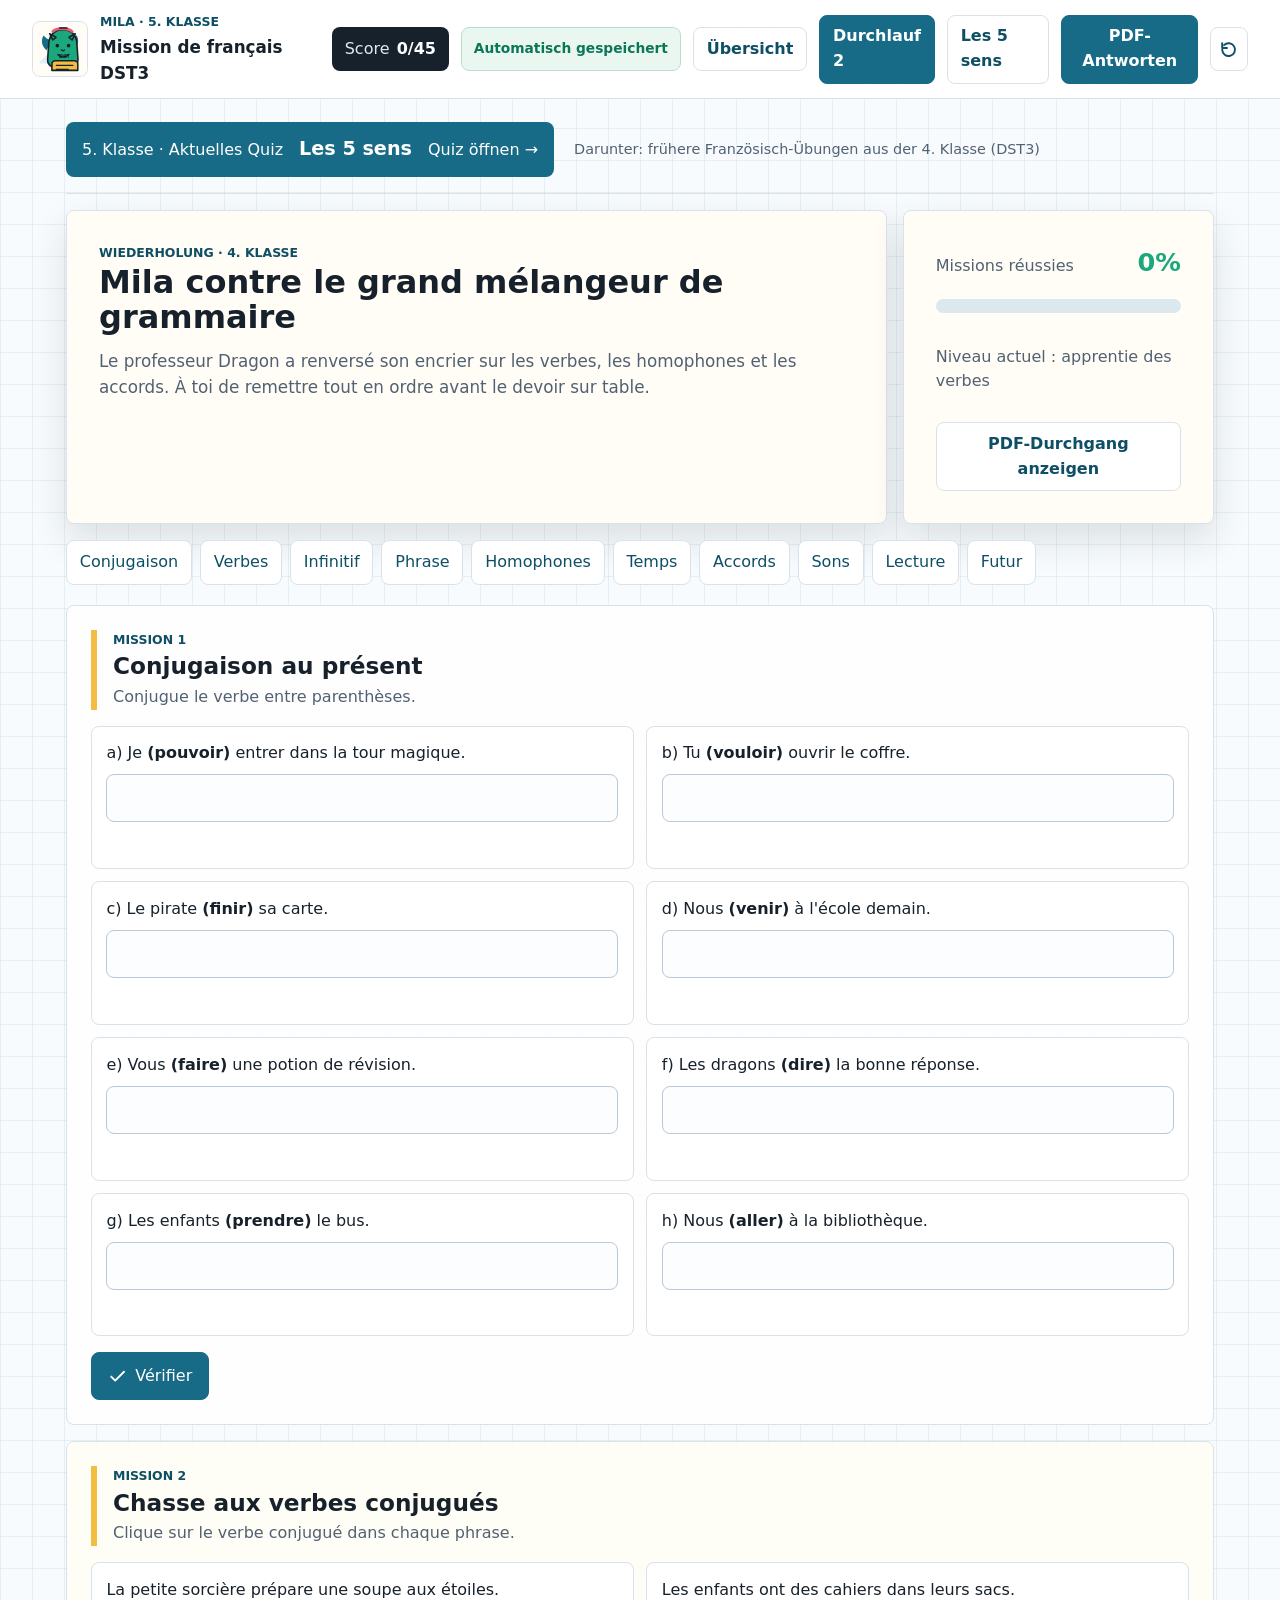
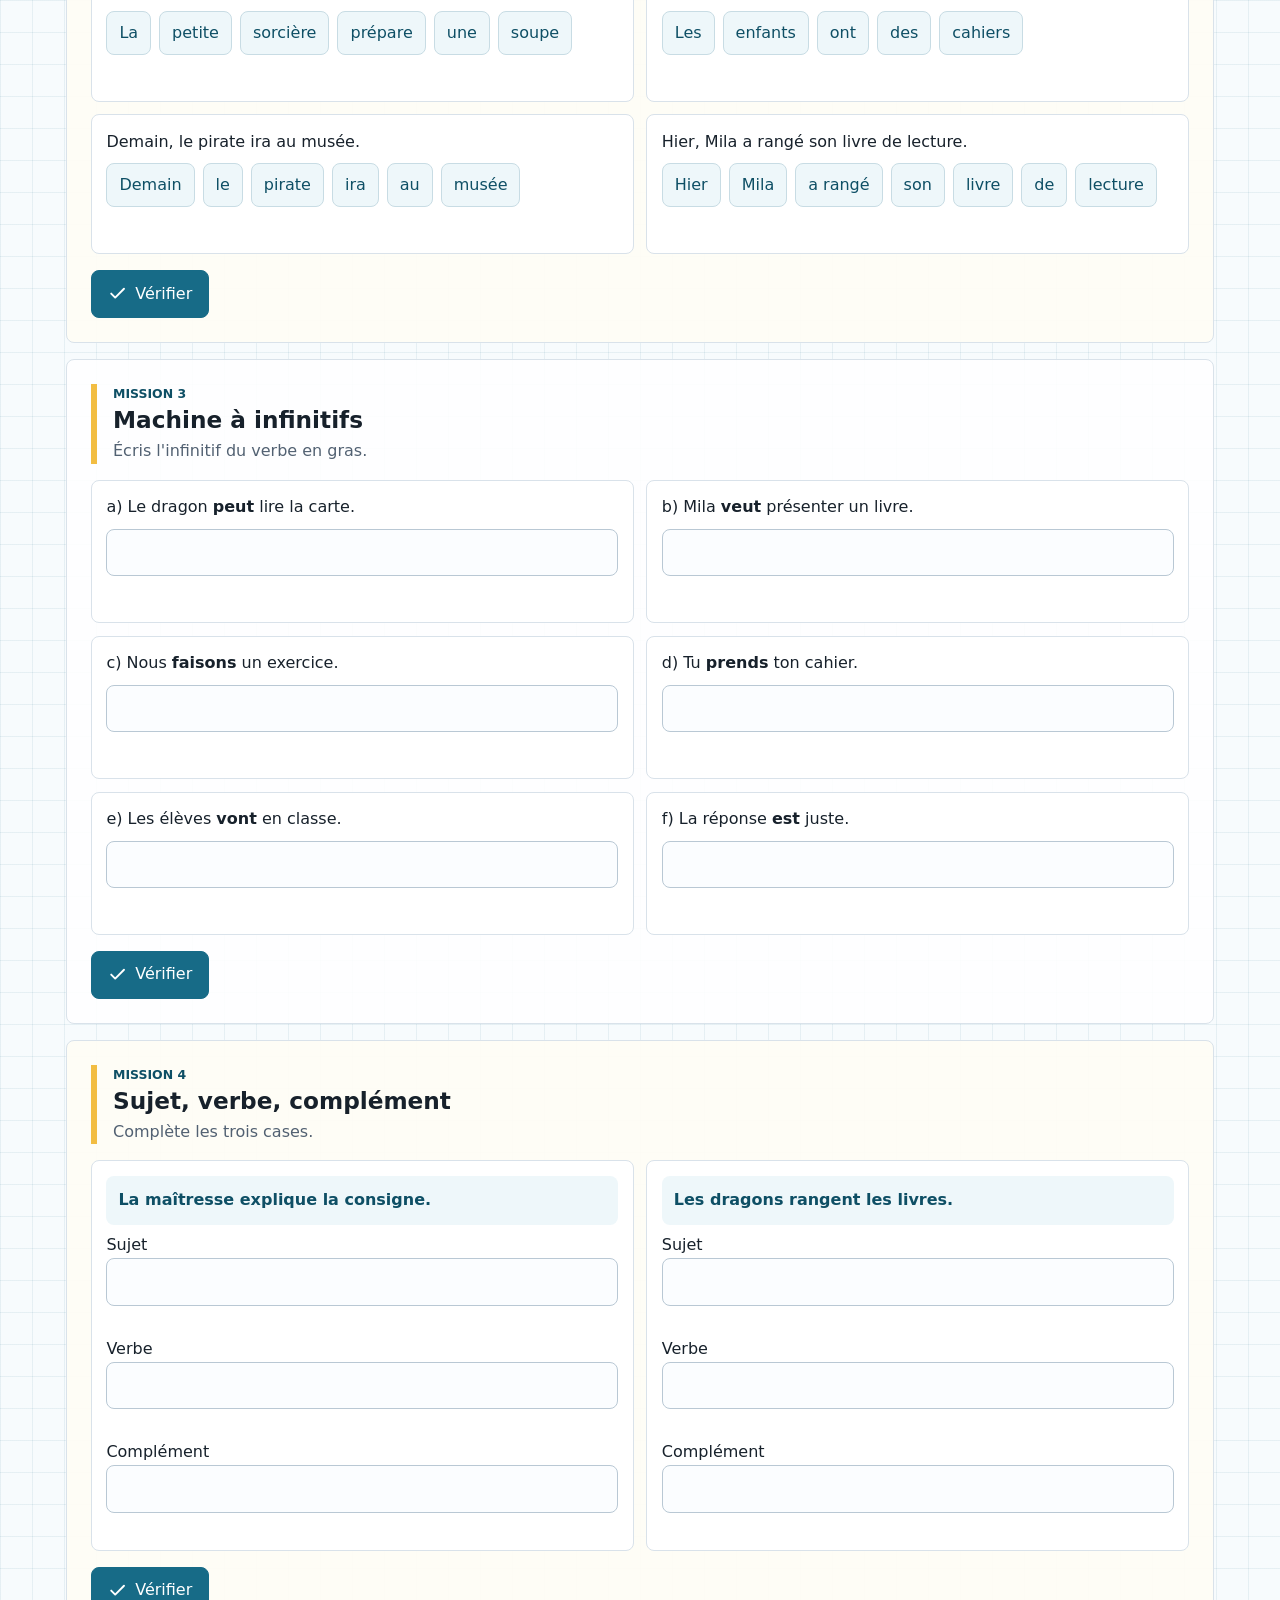
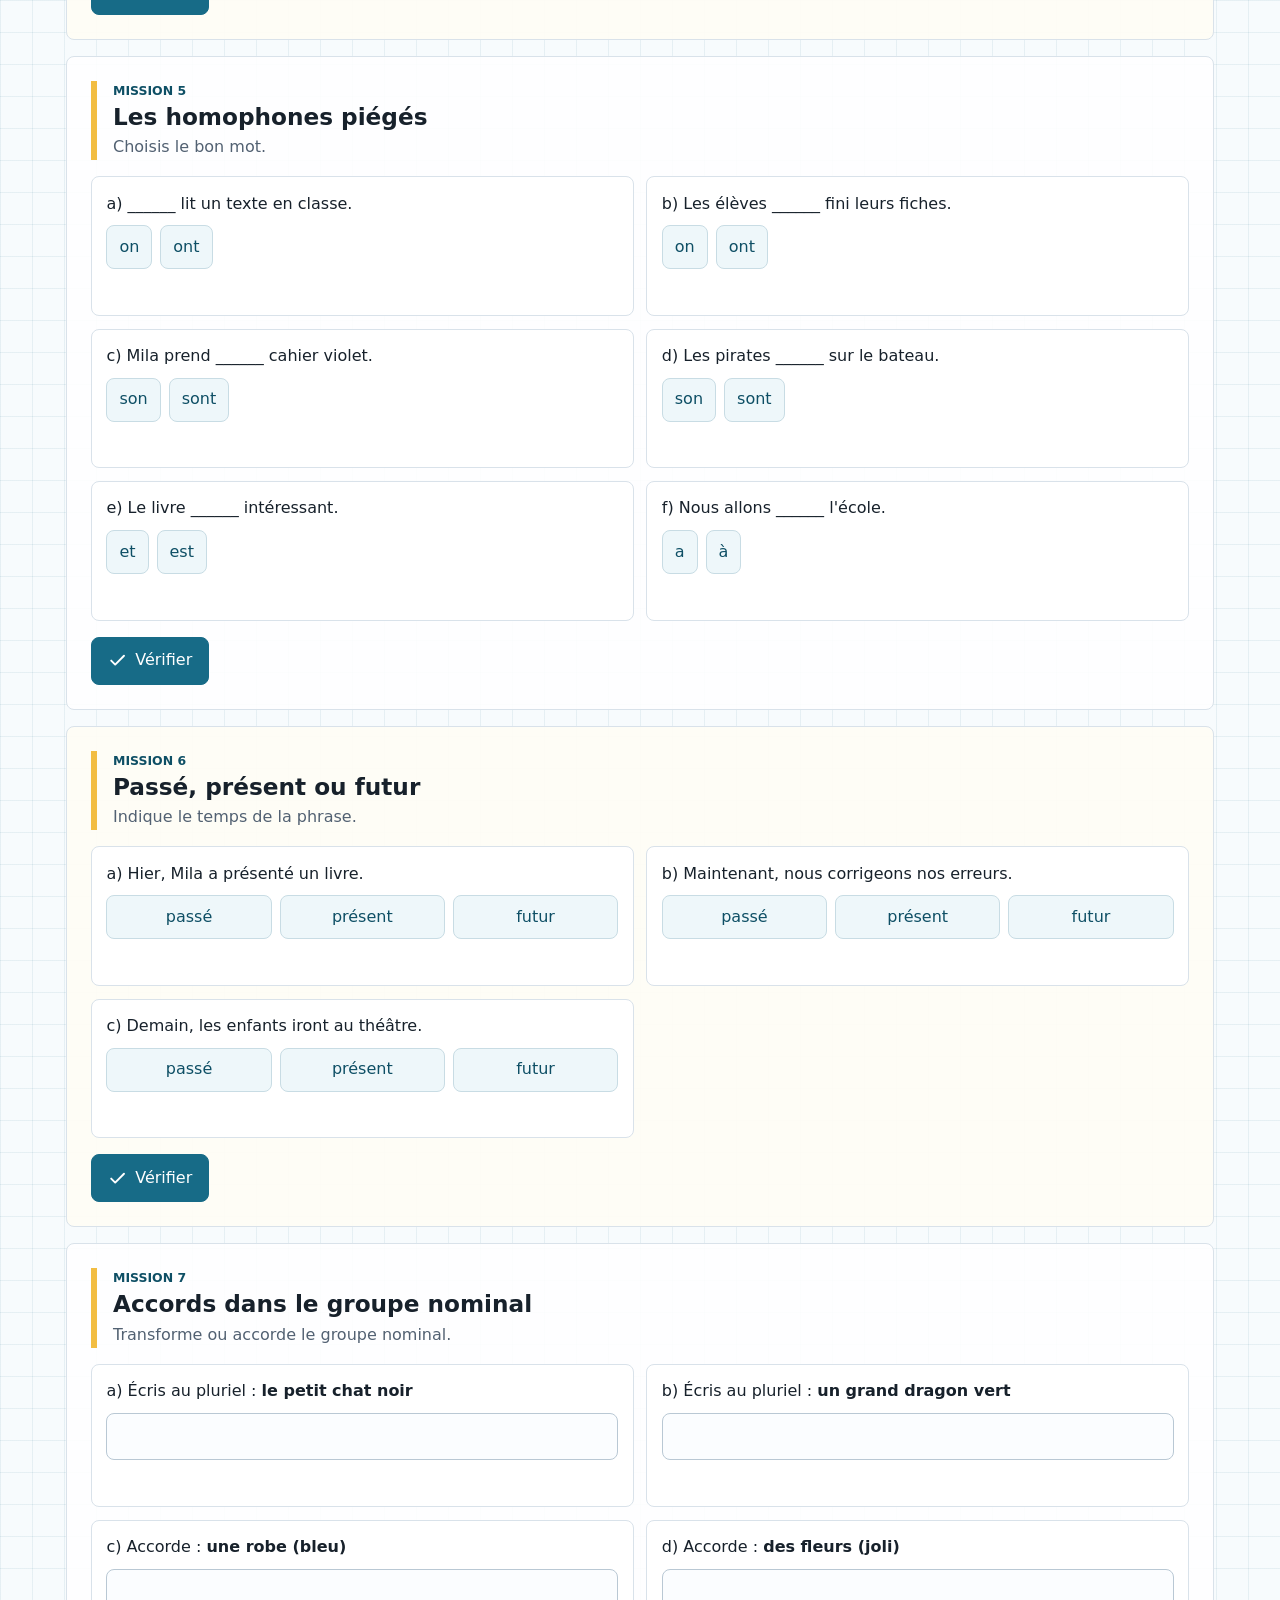
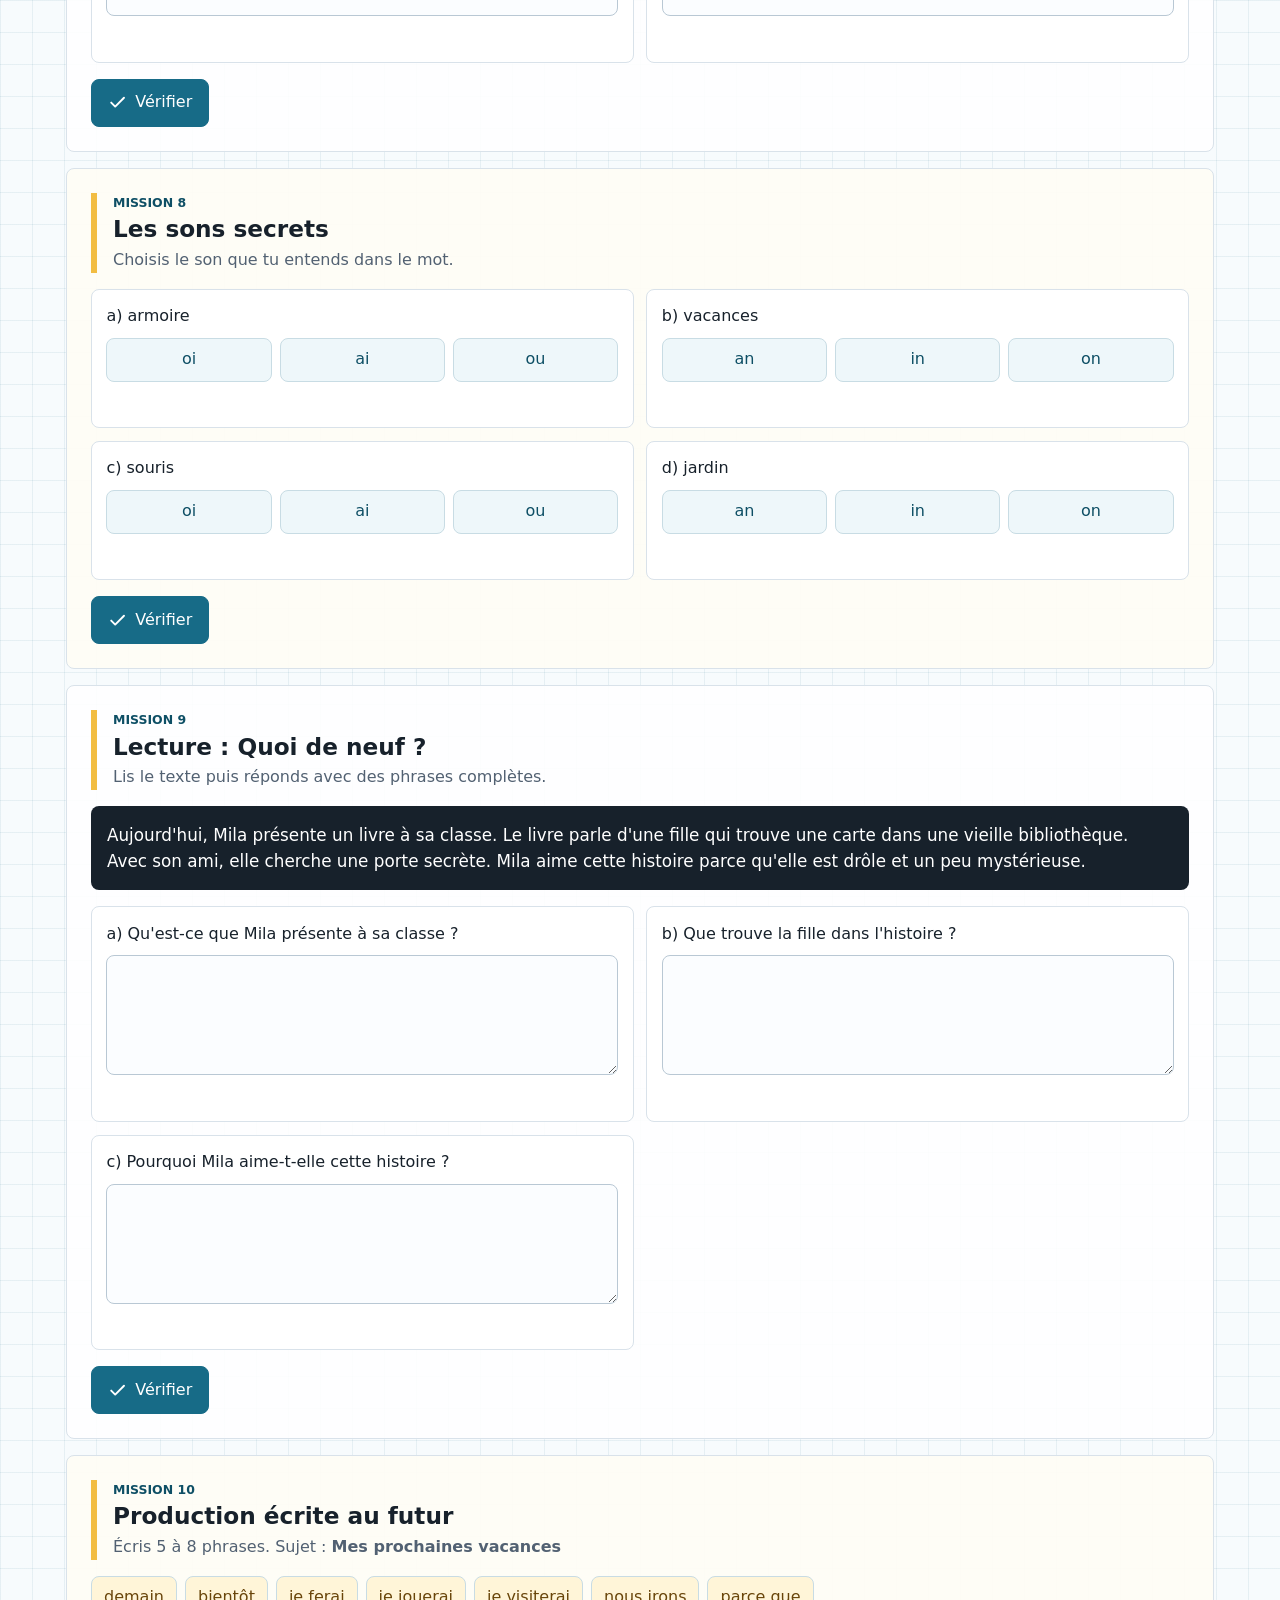
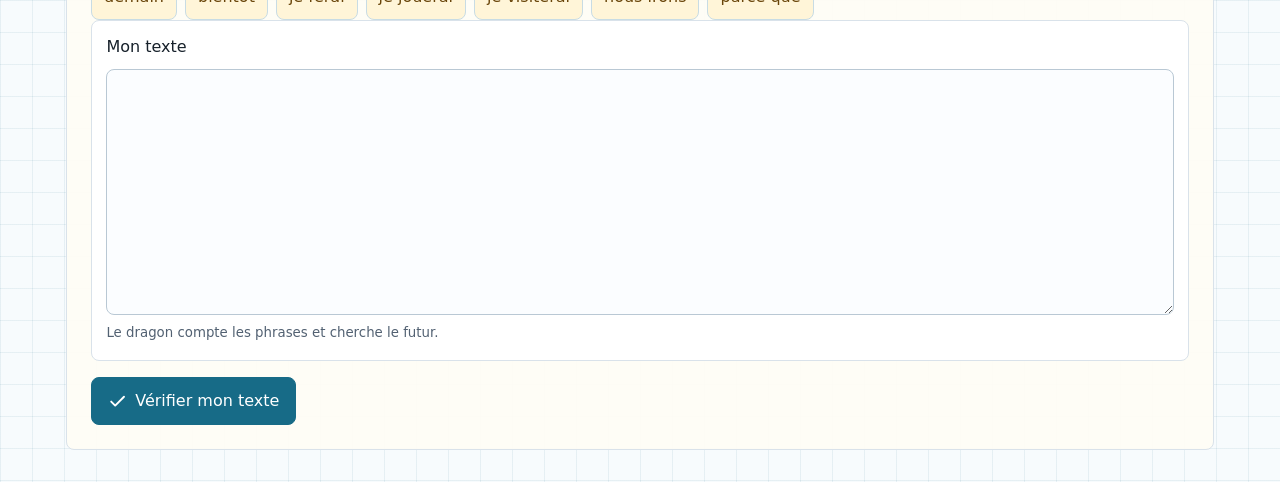
==== commit e25e1f42: "Link Mila's current quiz from homepage" ====
--- a/docs/index.html
+++ b/docs/index.html
@@ -11,7 +11,7 @@
     <meta name="apple-mobile-web-app-status-bar-style" content="default">
     <link rel="manifest" href="manifest.webmanifest">
     <link rel="icon" href="assets/dragon-academy.svg" type="image/svg+xml">
-    <link rel="stylesheet" href="styles.css?v=20260531-pdf-visible">
+    <link rel="stylesheet" href="styles.css?v=20260928-course-nav">
   </head>
   <body>
     <a class="skip-link" href="#main">Aller aux exercices</a>
@@ -20,7 +20,7 @@
       <div class="brand">
         <img src="assets/dragon-academy.svg" width="56" height="56" alt="Petit dragon professeur avec un cahier de français">
         <div>
-          <p class="eyebrow">Judith Kerr Grundschule · 4B PS-FR</p>
+          <p class="eyebrow">Mila · 5. Klasse</p>
           <p class="brand-title">Mission de français DST3</p>
         </div>
       </div>
@@ -45,9 +45,17 @@
     </header>
 
     <main id="main">
+      <nav class="course-nav" aria-label="Milas Übungen">
+        <a class="course-nav-current" href="les-5-sens.html">
+          <span>5. Klasse · Aktuelles Quiz</span>
+          <strong>Les 5 sens</strong>
+          <span>Quiz öffnen →</span>
+        </a>
+        <span class="course-nav-previous">Darunter: frühere Französisch-Übungen aus der 4. Klasse (DST3)</span>
+      </nav>
       <section class="intro-band" aria-labelledby="intro-title">
         <div class="intro-copy">
-          <p class="eyebrow">Tour de révision</p>
+          <p class="eyebrow">Wiederholung · 4. Klasse</p>
           <h1 id="intro-title">Mila contre le grand mélangeur de grammaire</h1>
           <p>
             Le professeur Dragon a renversé son encrier sur les verbes, les
--- a/docs/styles.css
+++ b/docs/styles.css
@@ -191,6 +191,41 @@
   padding: 1rem;
 }
 
+.course-nav {
+  align-items: center;
+  border-bottom: 1px solid var(--line);
+  display: flex;
+  flex-wrap: wrap;
+  gap: 0.75rem 1.25rem;
+  padding: 0.4rem 0 1rem;
+}
+
+.course-nav-current {
+  align-items: baseline;
+  background: var(--primary);
+  border-radius: 8px;
+  color: white;
+  display: flex;
+  flex-wrap: wrap;
+  gap: 0.4rem 1rem;
+  padding: 0.8rem 1rem;
+  text-decoration: none;
+}
+
+.course-nav-current:hover,
+.course-nav-current:focus-visible {
+  background: var(--primary-strong);
+}
+
+.course-nav-current strong {
+  font-size: 1.2rem;
+}
+
+.course-nav-previous {
+  color: var(--muted);
+  font-size: 0.9rem;
+}
+
 .intro-band {
   align-items: stretch;
   display: grid;
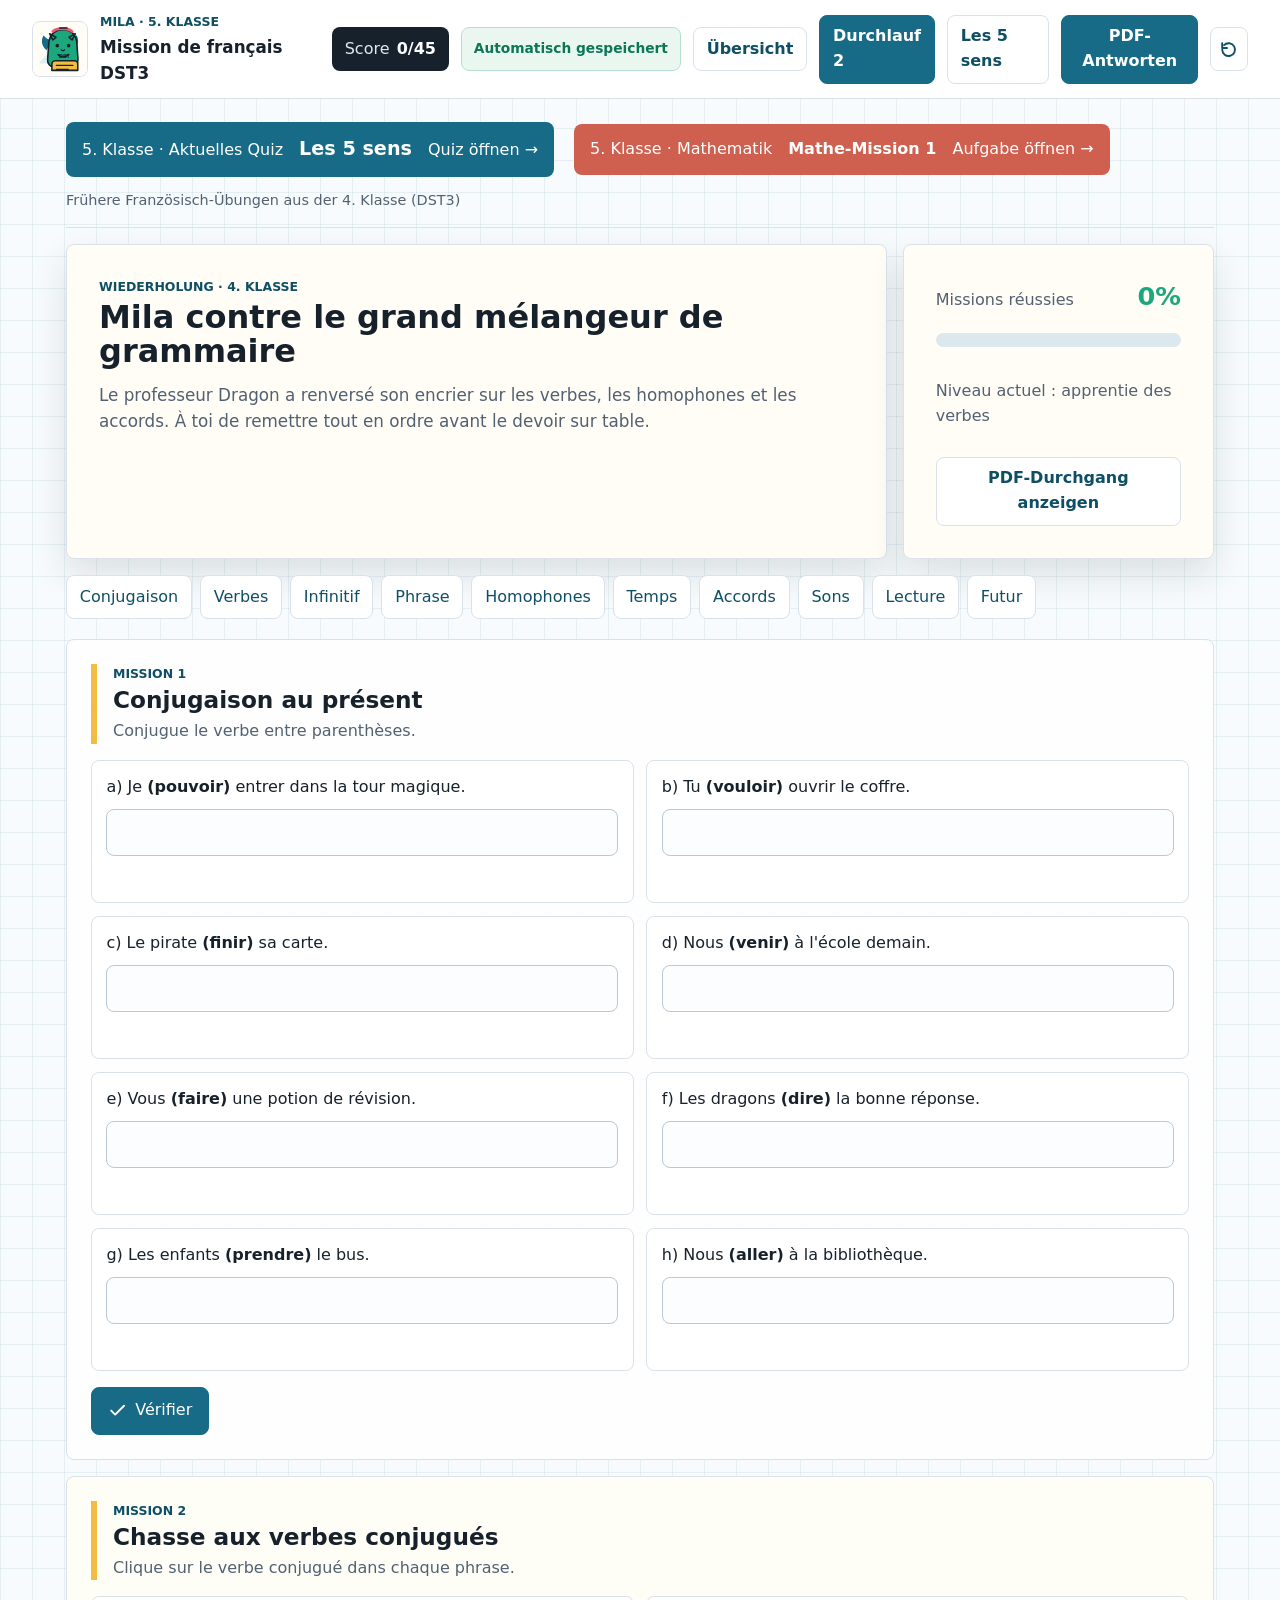
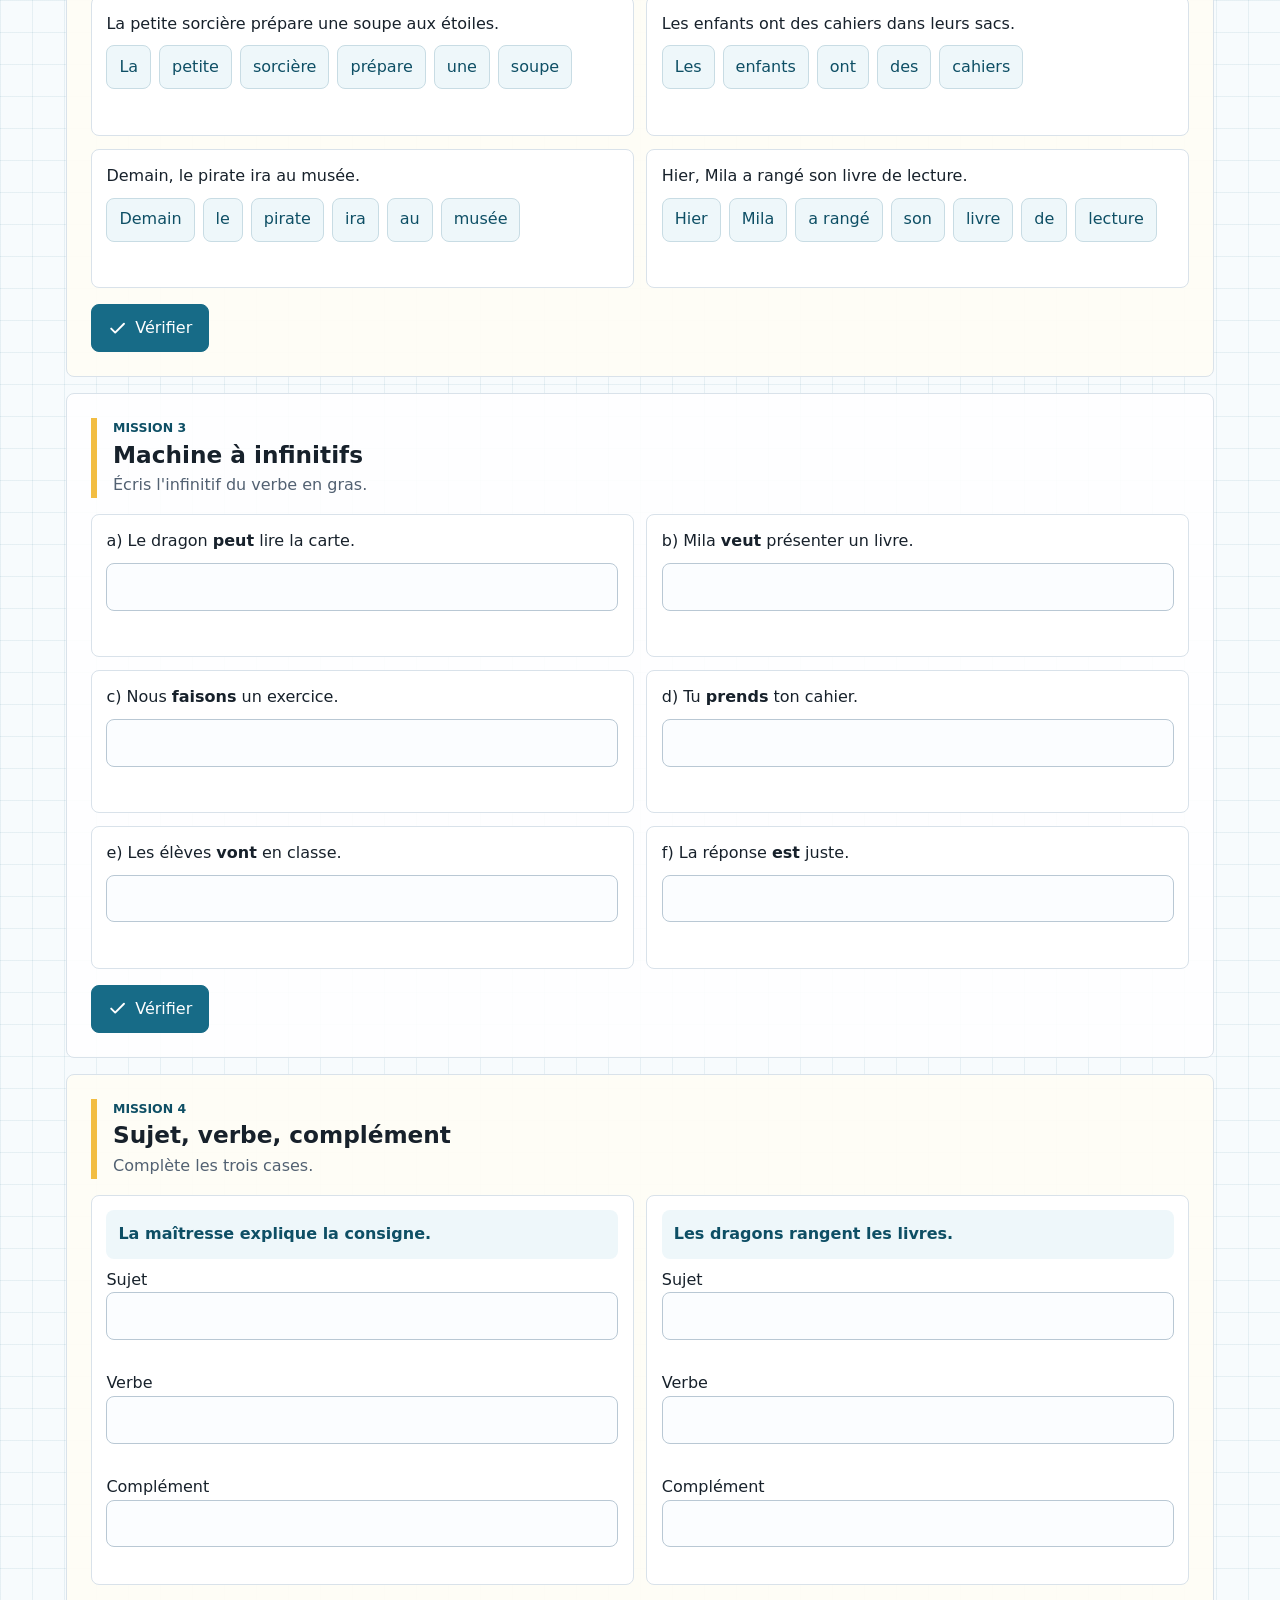
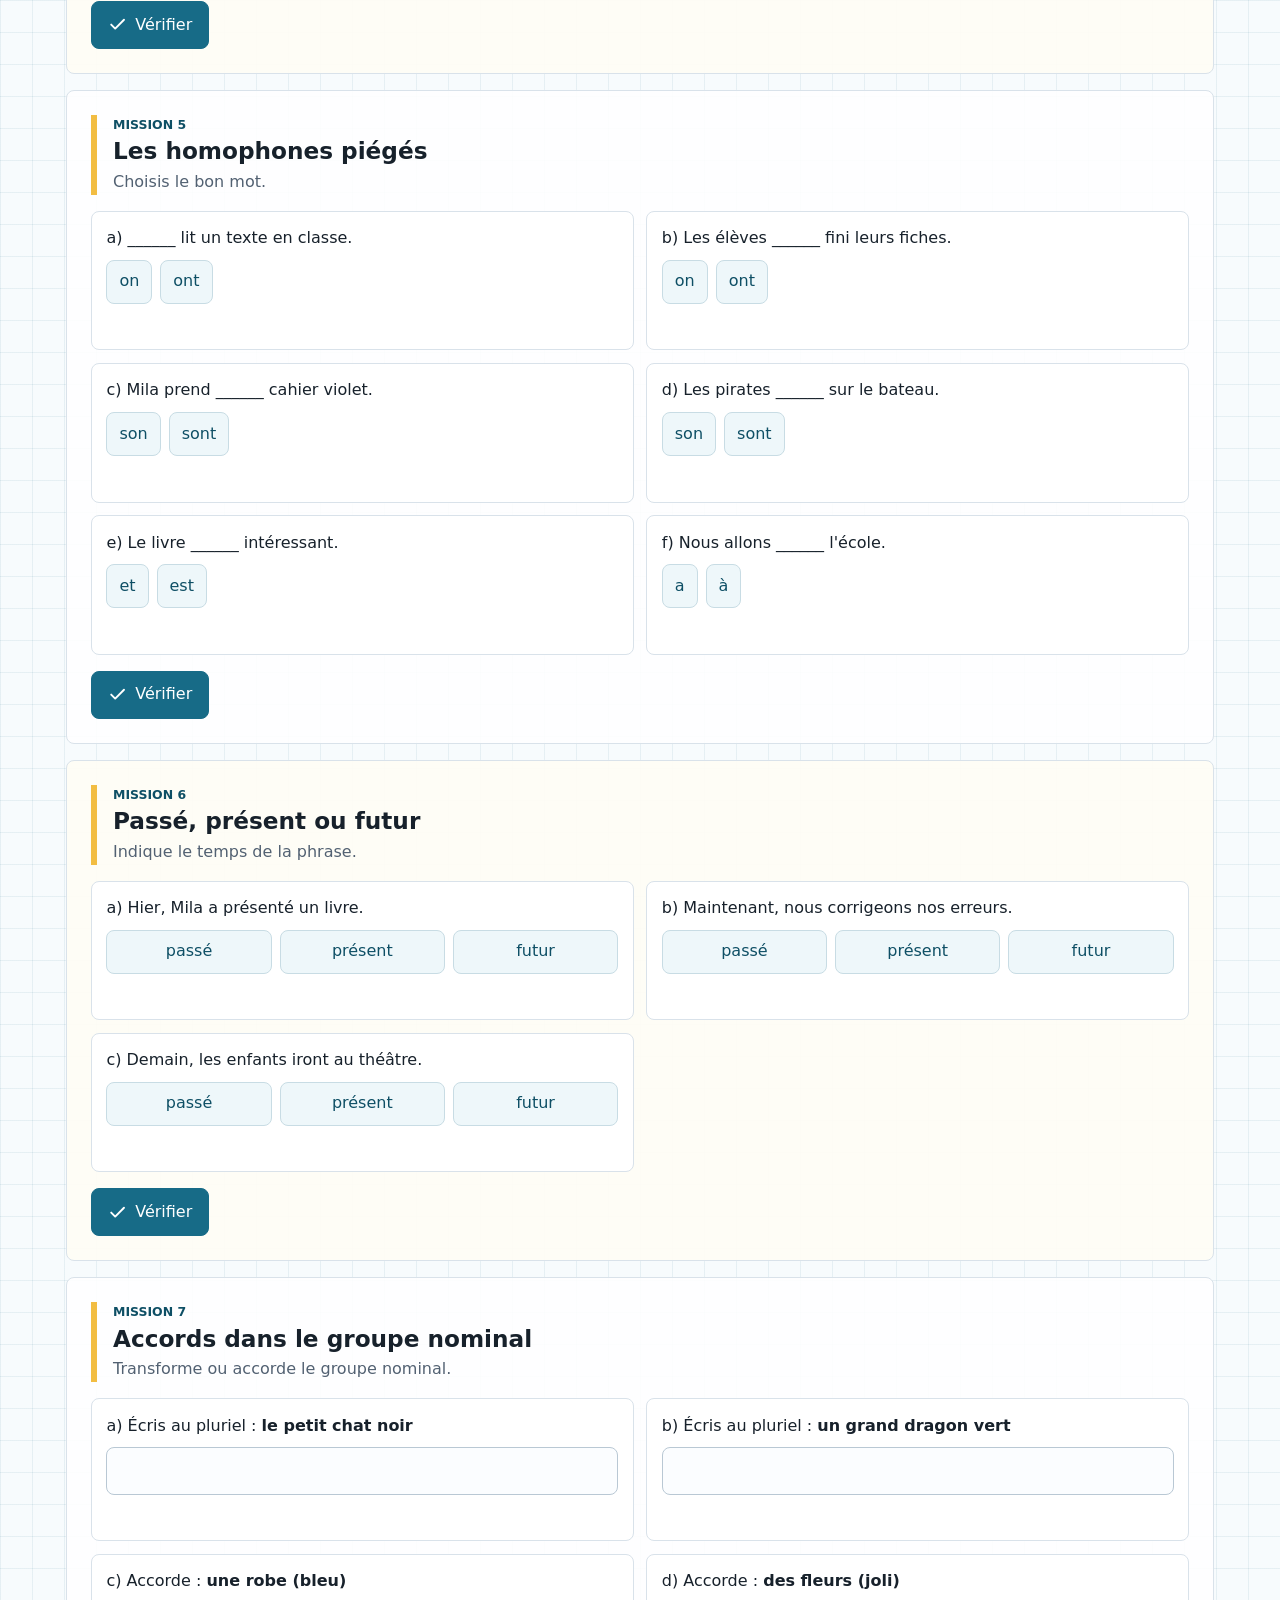
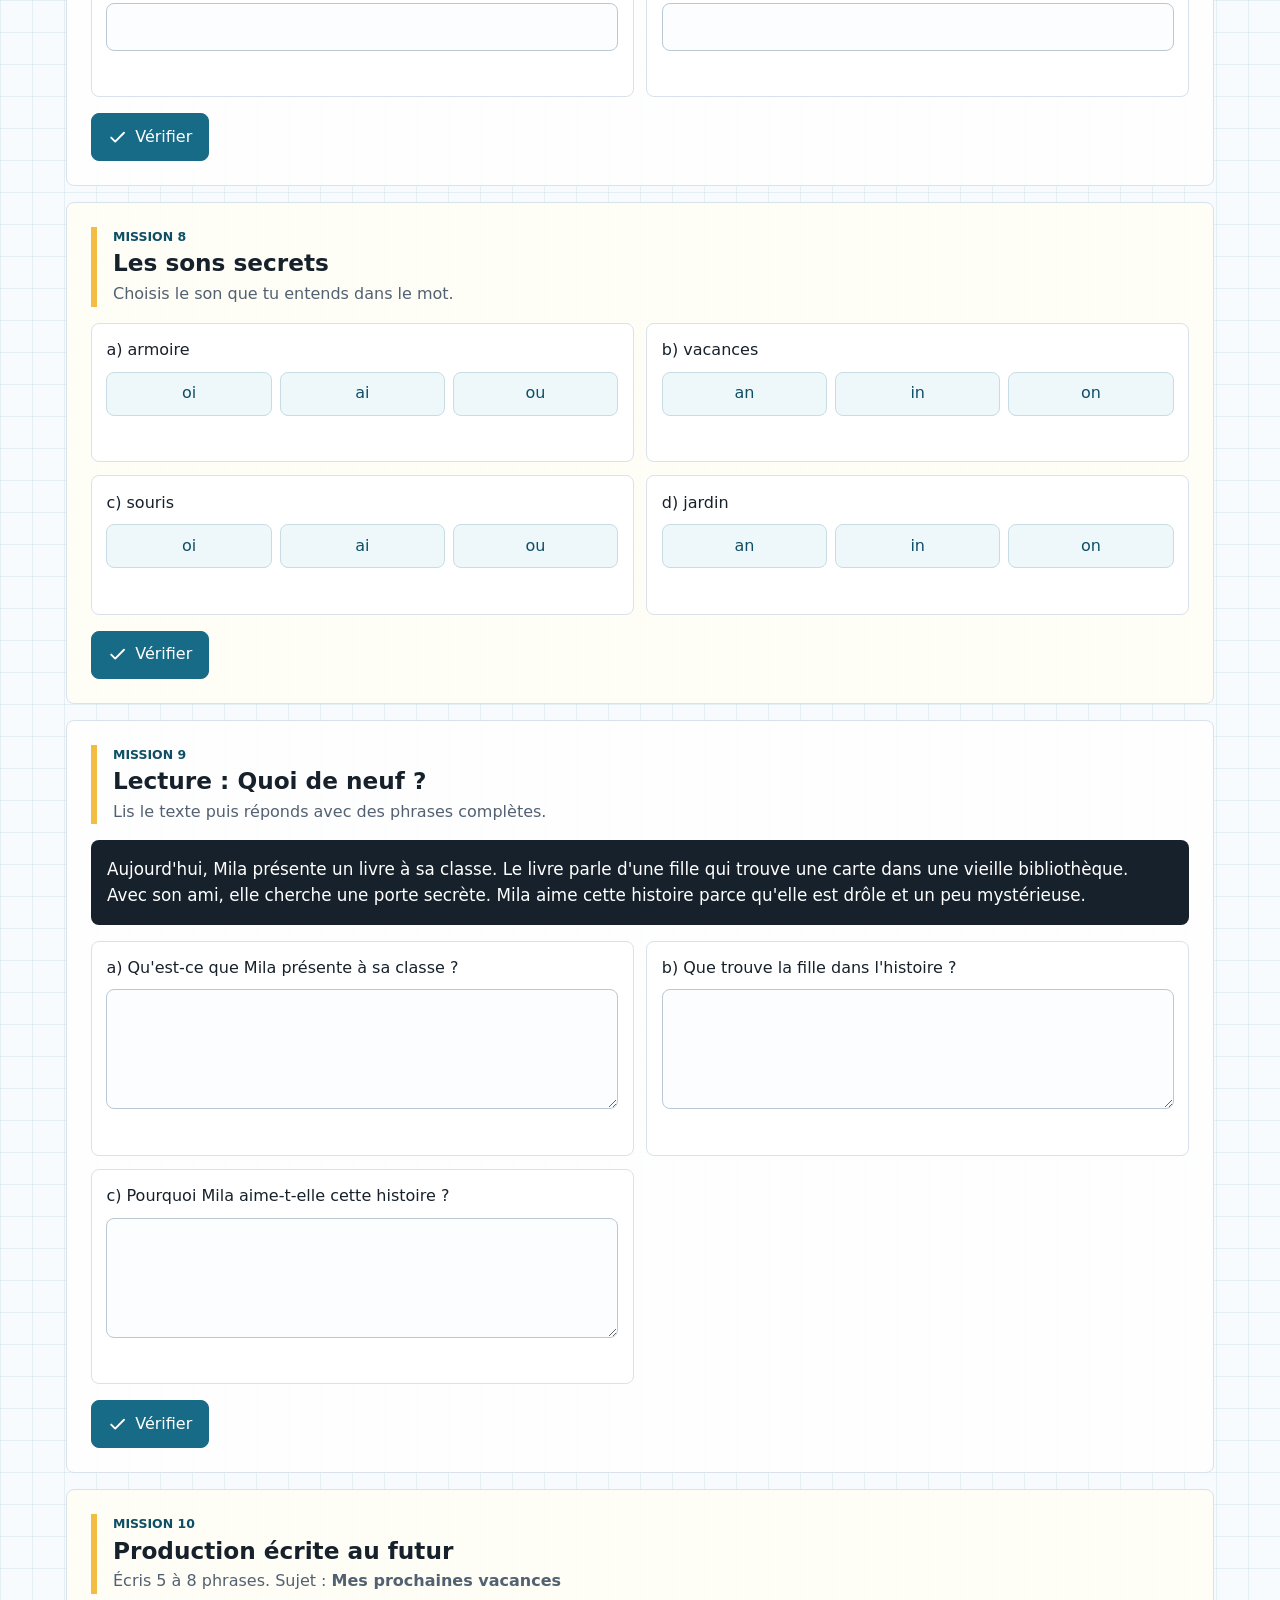
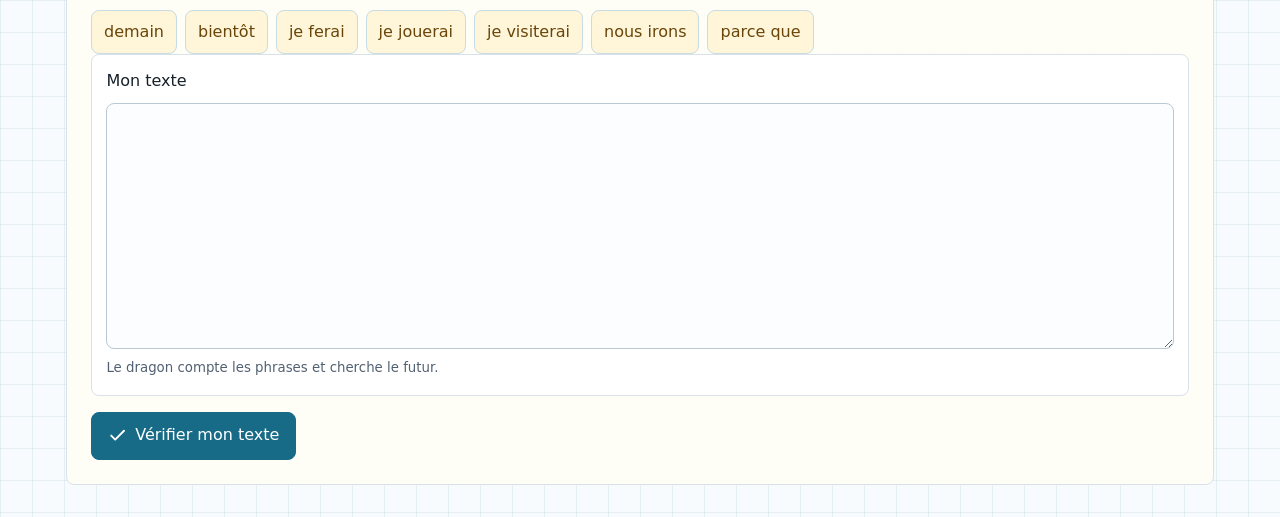
==== commit 7d942c9a: "Add Mila math mission with local helper" ====
--- a/docs/index.html
+++ b/docs/index.html
@@ -51,7 +51,12 @@
           <strong>Les 5 sens</strong>
           <span>Quiz öffnen →</span>
         </a>
-        <span class="course-nav-previous">Darunter: frühere Französisch-Übungen aus der 4. Klasse (DST3)</span>
+        <a class="course-nav-math" href="mathe/">
+          <span>5. Klasse · Mathematik</span>
+          <strong>Mathe-Mission 1</strong>
+          <span>Aufgabe öffnen →</span>
+        </a>
+        <span class="course-nav-previous">Frühere Französisch-Übungen aus der 4. Klasse (DST3)</span>
       </nav>
       <section class="intro-band" aria-labelledby="intro-title">
         <div class="intro-copy">
--- a/docs/styles.css
+++ b/docs/styles.css
@@ -200,7 +200,8 @@
   padding: 0.4rem 0 1rem;
 }
 
-.course-nav-current {
+.course-nav-current,
+.course-nav-math {
   align-items: baseline;
   background: var(--primary);
   border-radius: 8px;
@@ -213,8 +214,19 @@
 }
 
 .course-nav-current:hover,
-.course-nav-current:focus-visible {
+.course-nav-current:focus-visible,
+.course-nav-math:hover,
+.course-nav-math:focus-visible {
   background: var(--primary-strong);
+}
+
+.course-nav-math {
+  background: #cf604f;
+}
+
+.course-nav-math:hover,
+.course-nav-math:focus-visible {
+  background: #a9493d;
 }
 
 .course-nav-current strong {
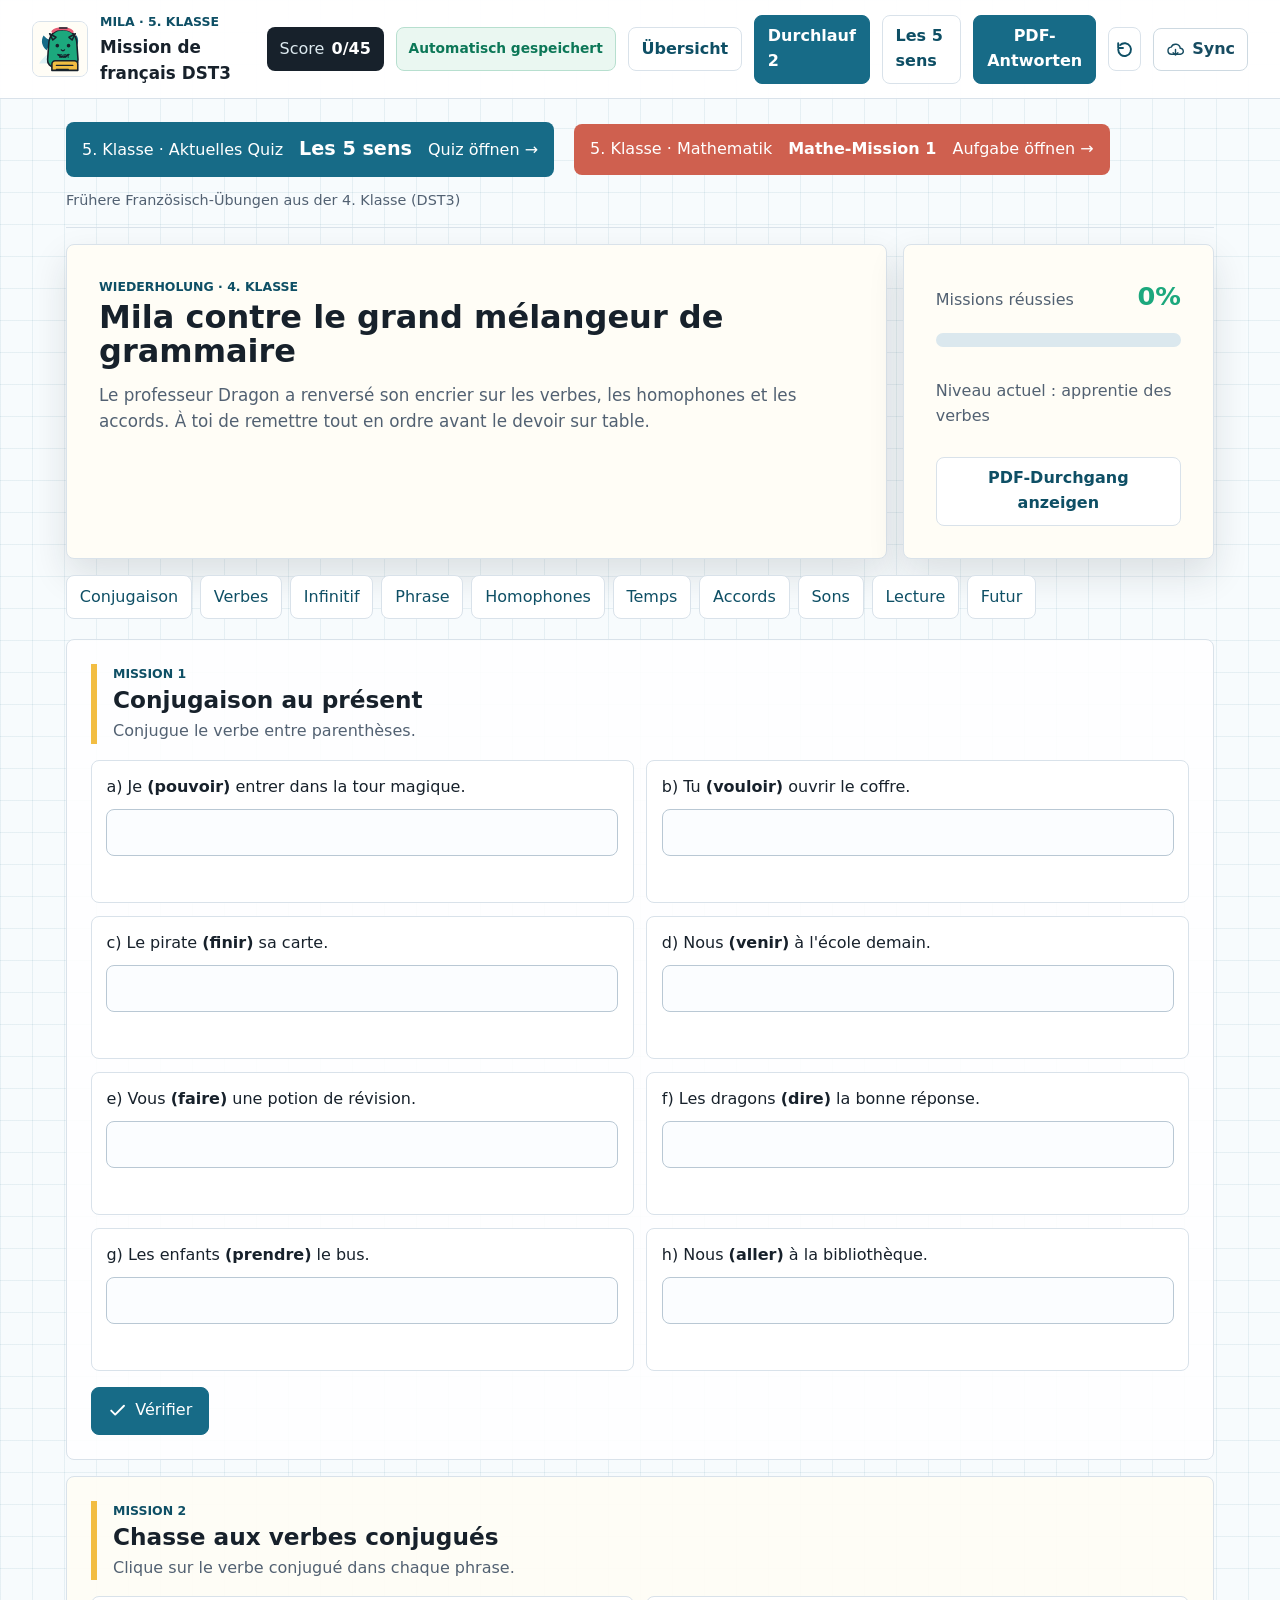
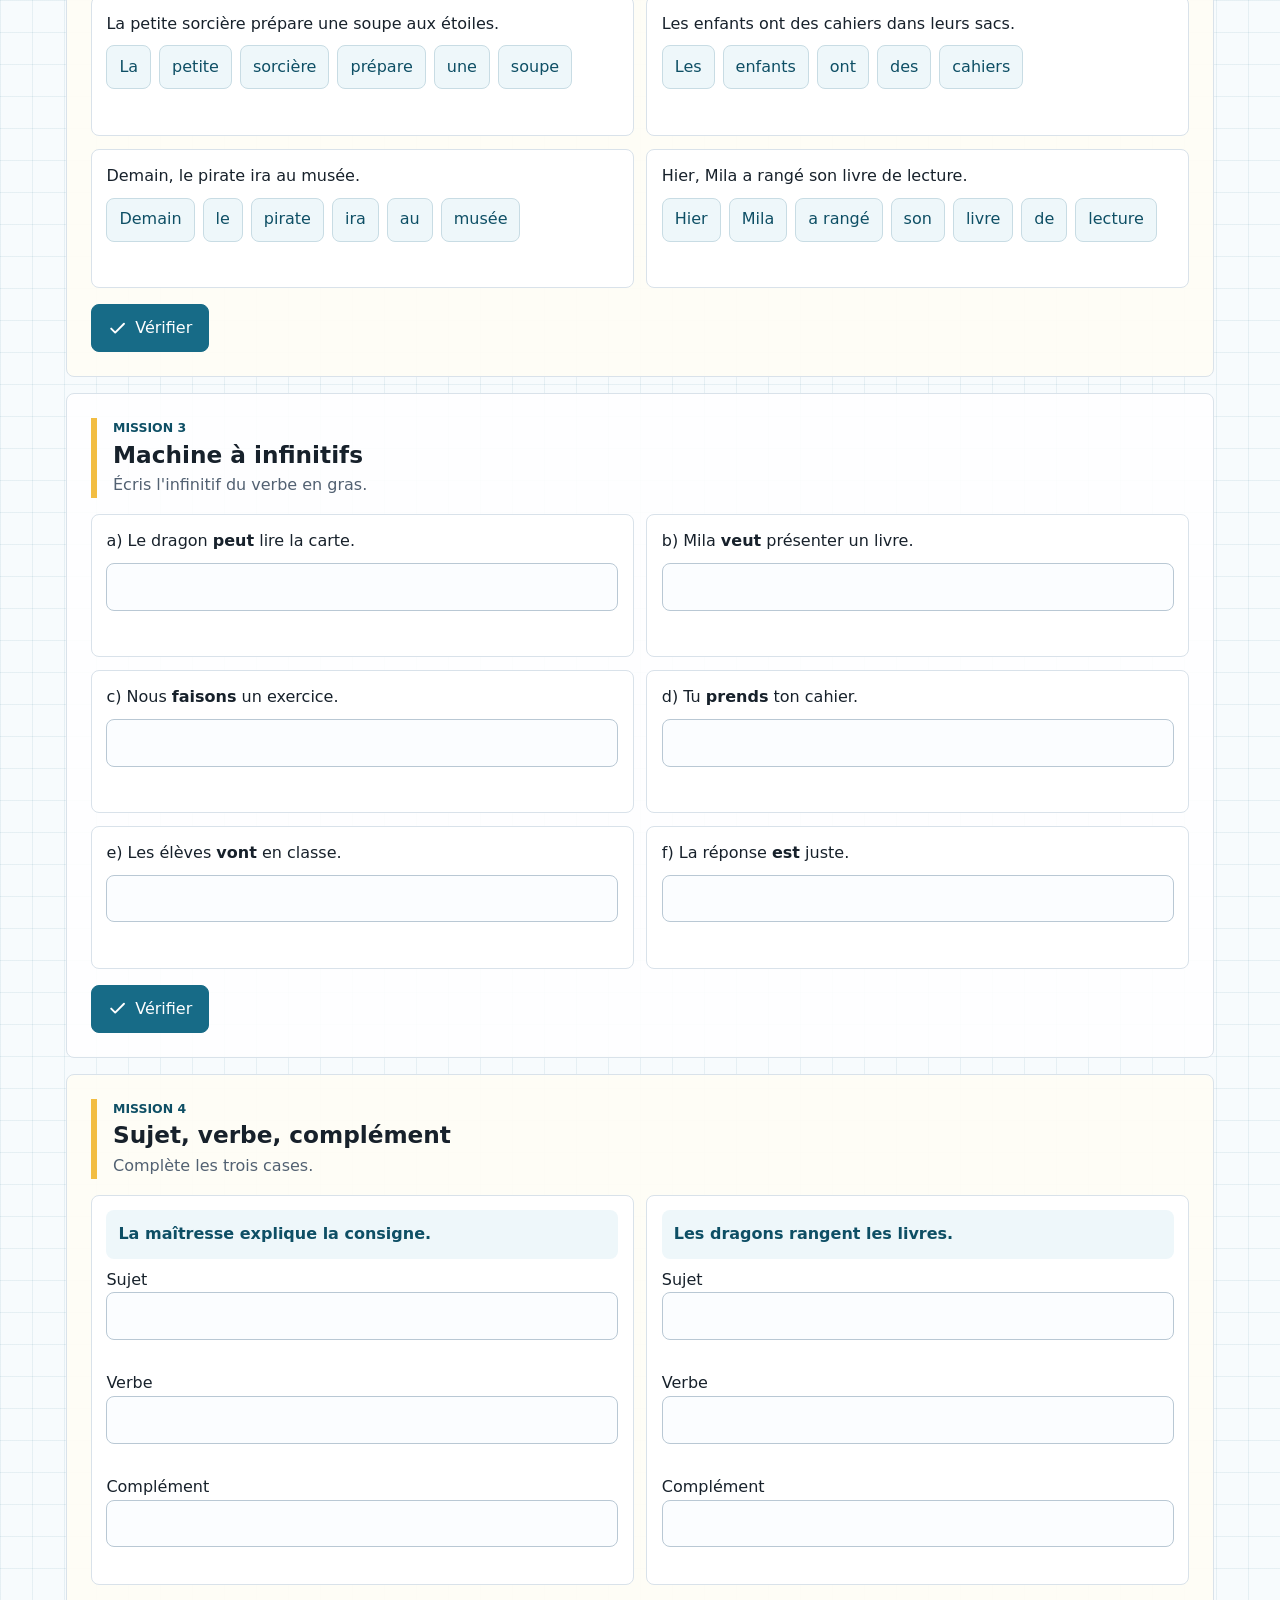
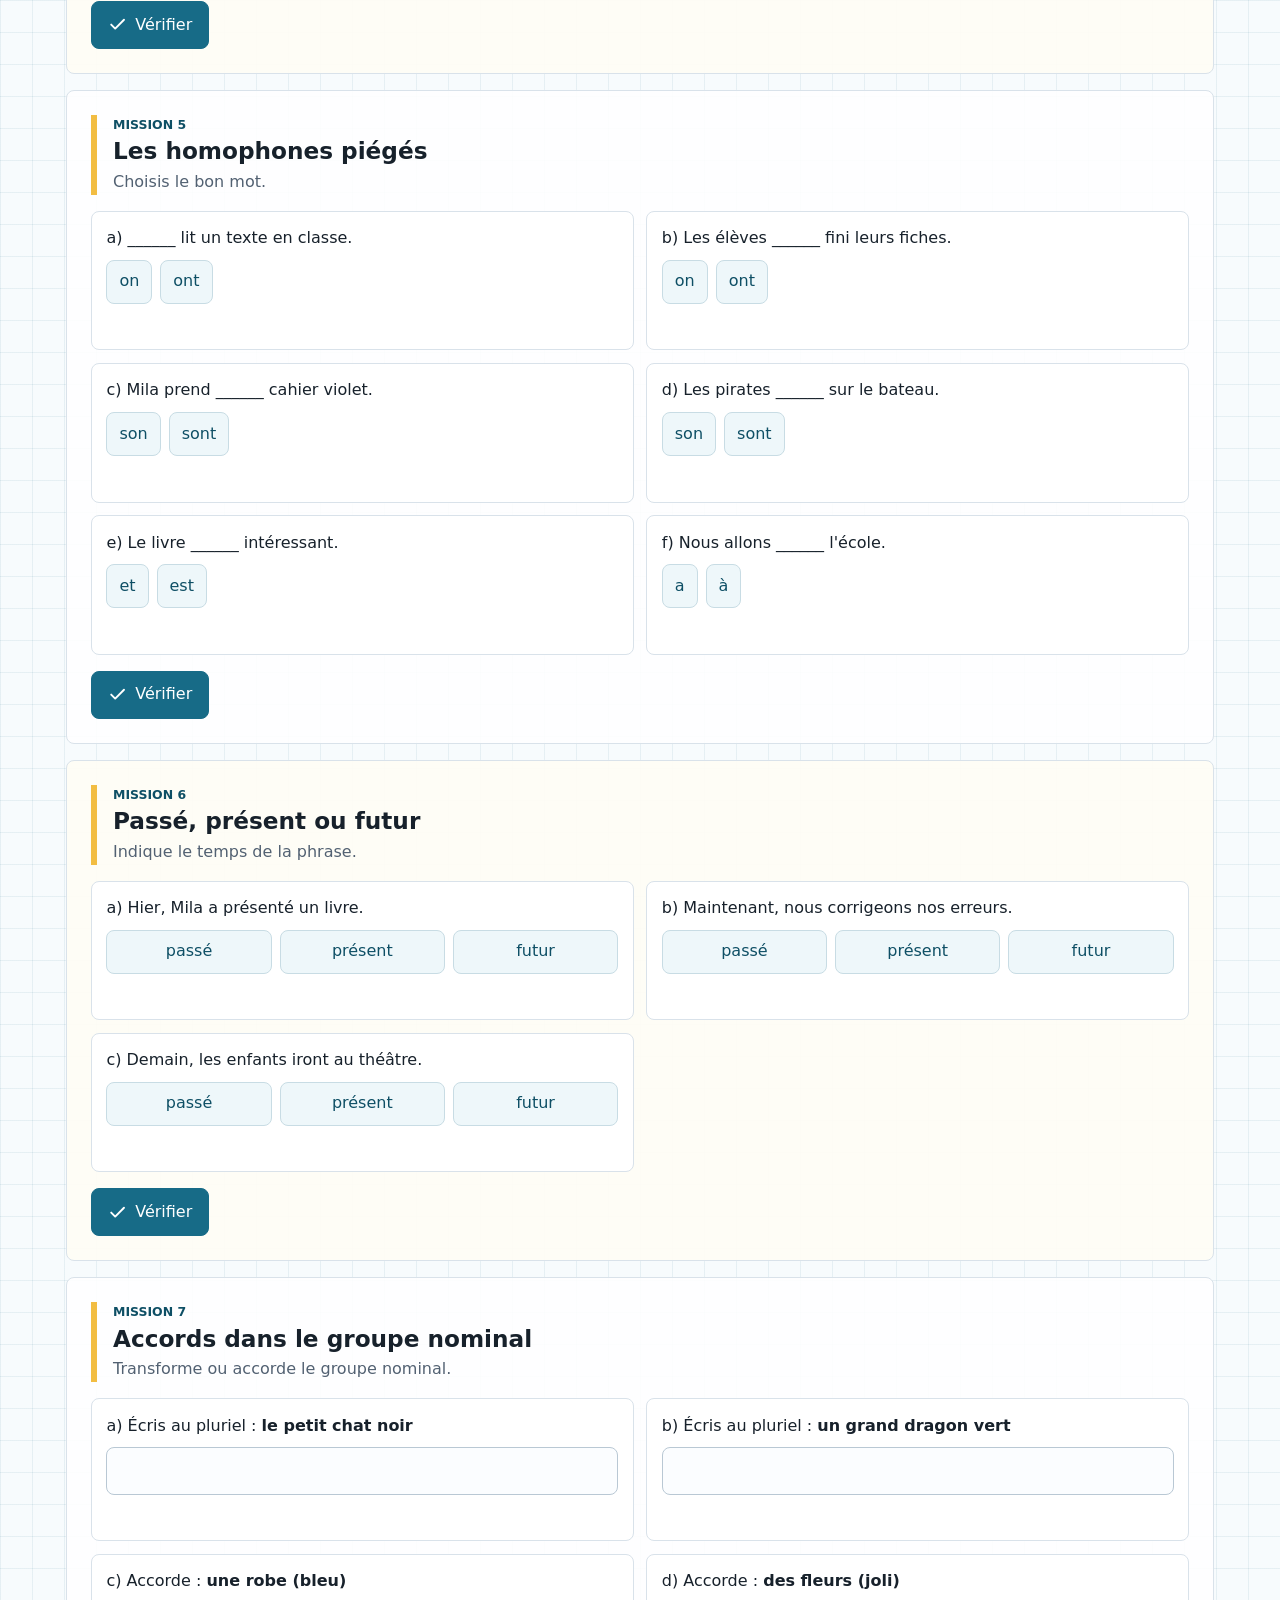
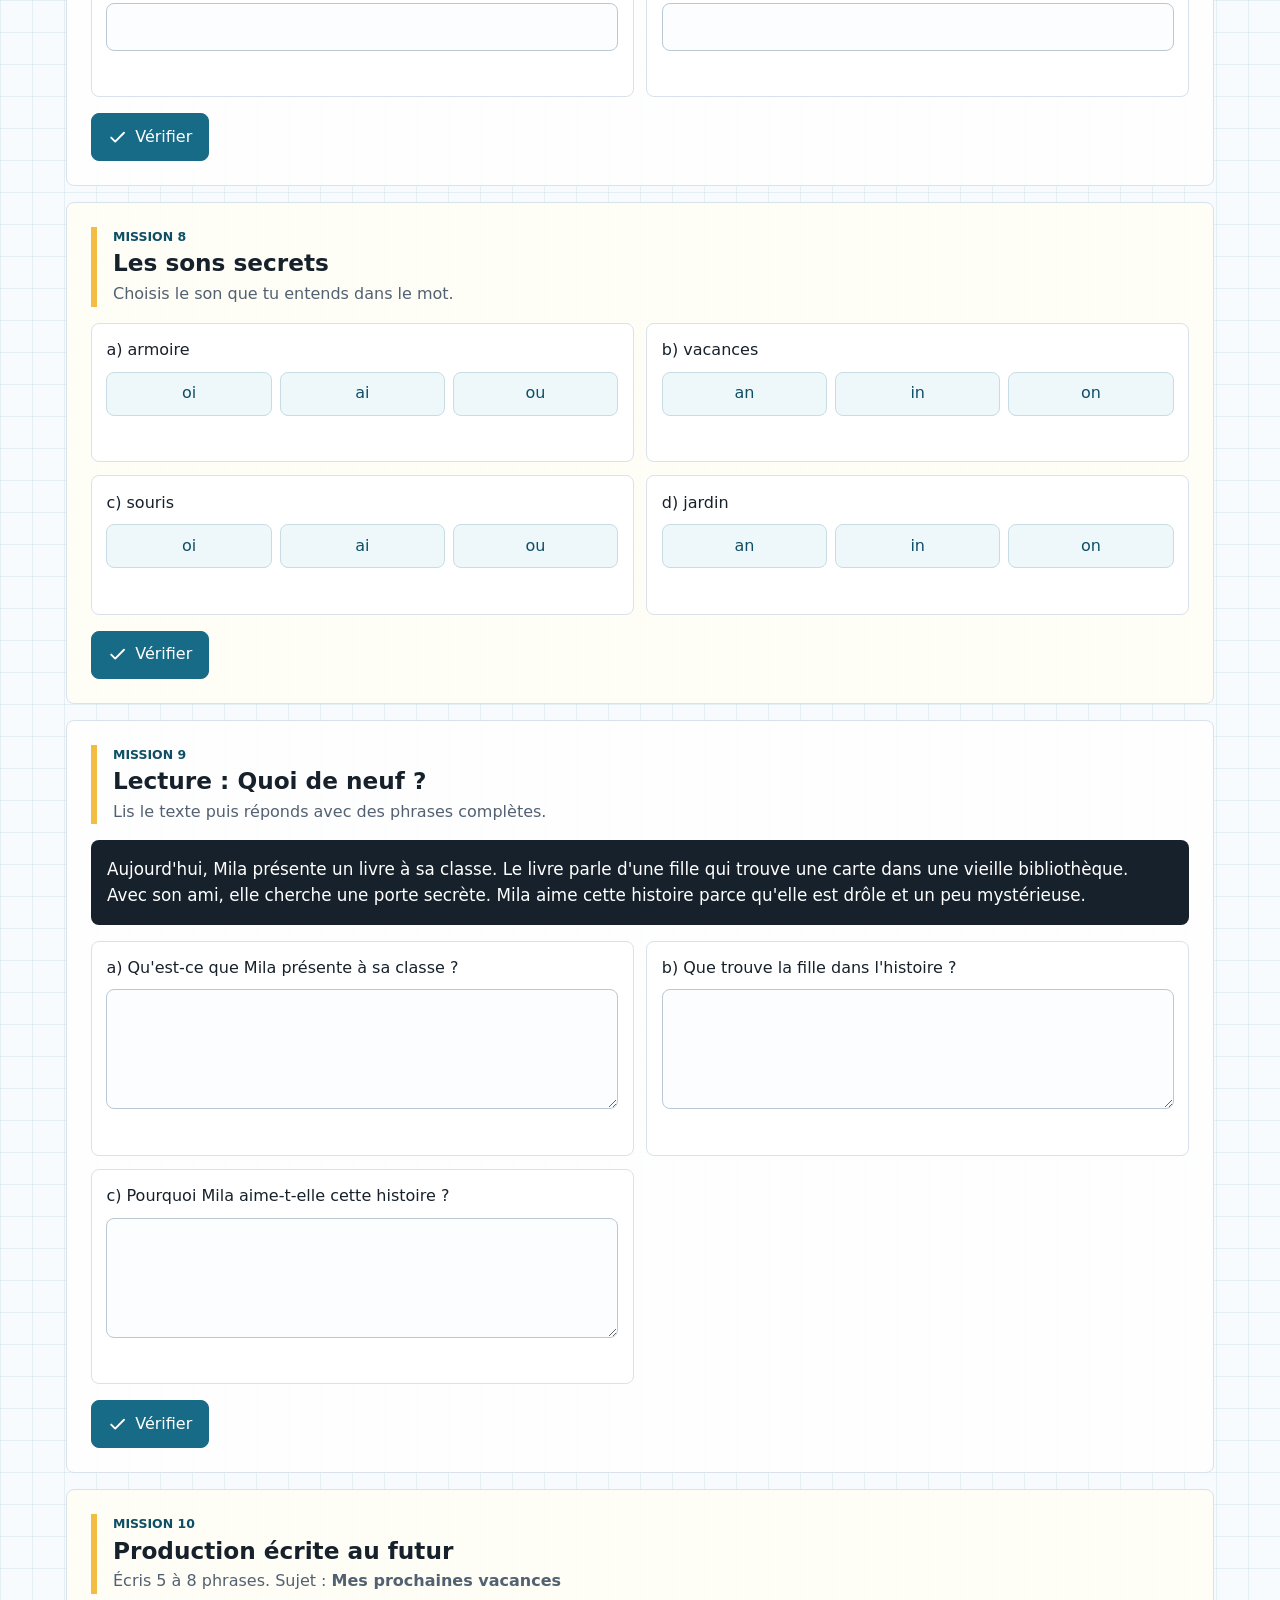
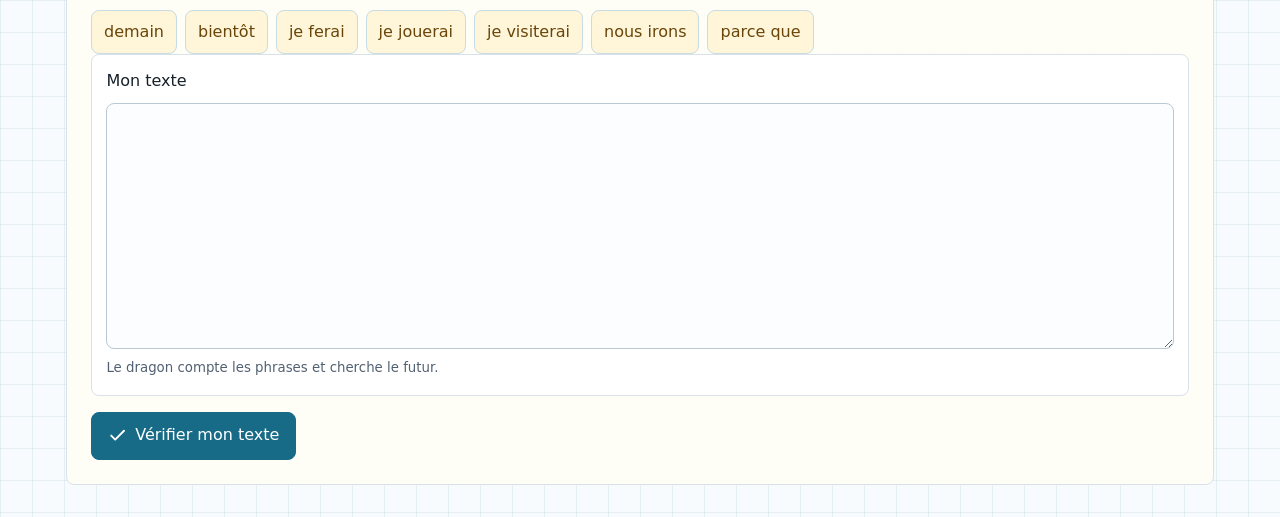
==== commit 9ea76f4b: "Add private cross-device progress sync" ====
--- a/docs/index.html
+++ b/docs/index.html
@@ -629,6 +629,6 @@
 
     <div class="toast" id="toast" role="status" aria-live="polite"></div>
 
-    <script src="app.js?v=20260531-pdf-visible"></script>
+    <script src="school-sync.js?v=20261004-sync1" data-profile="mila" data-apps="app.js?v=20260531-pdf-visible"></script>
   </body>
 </html>
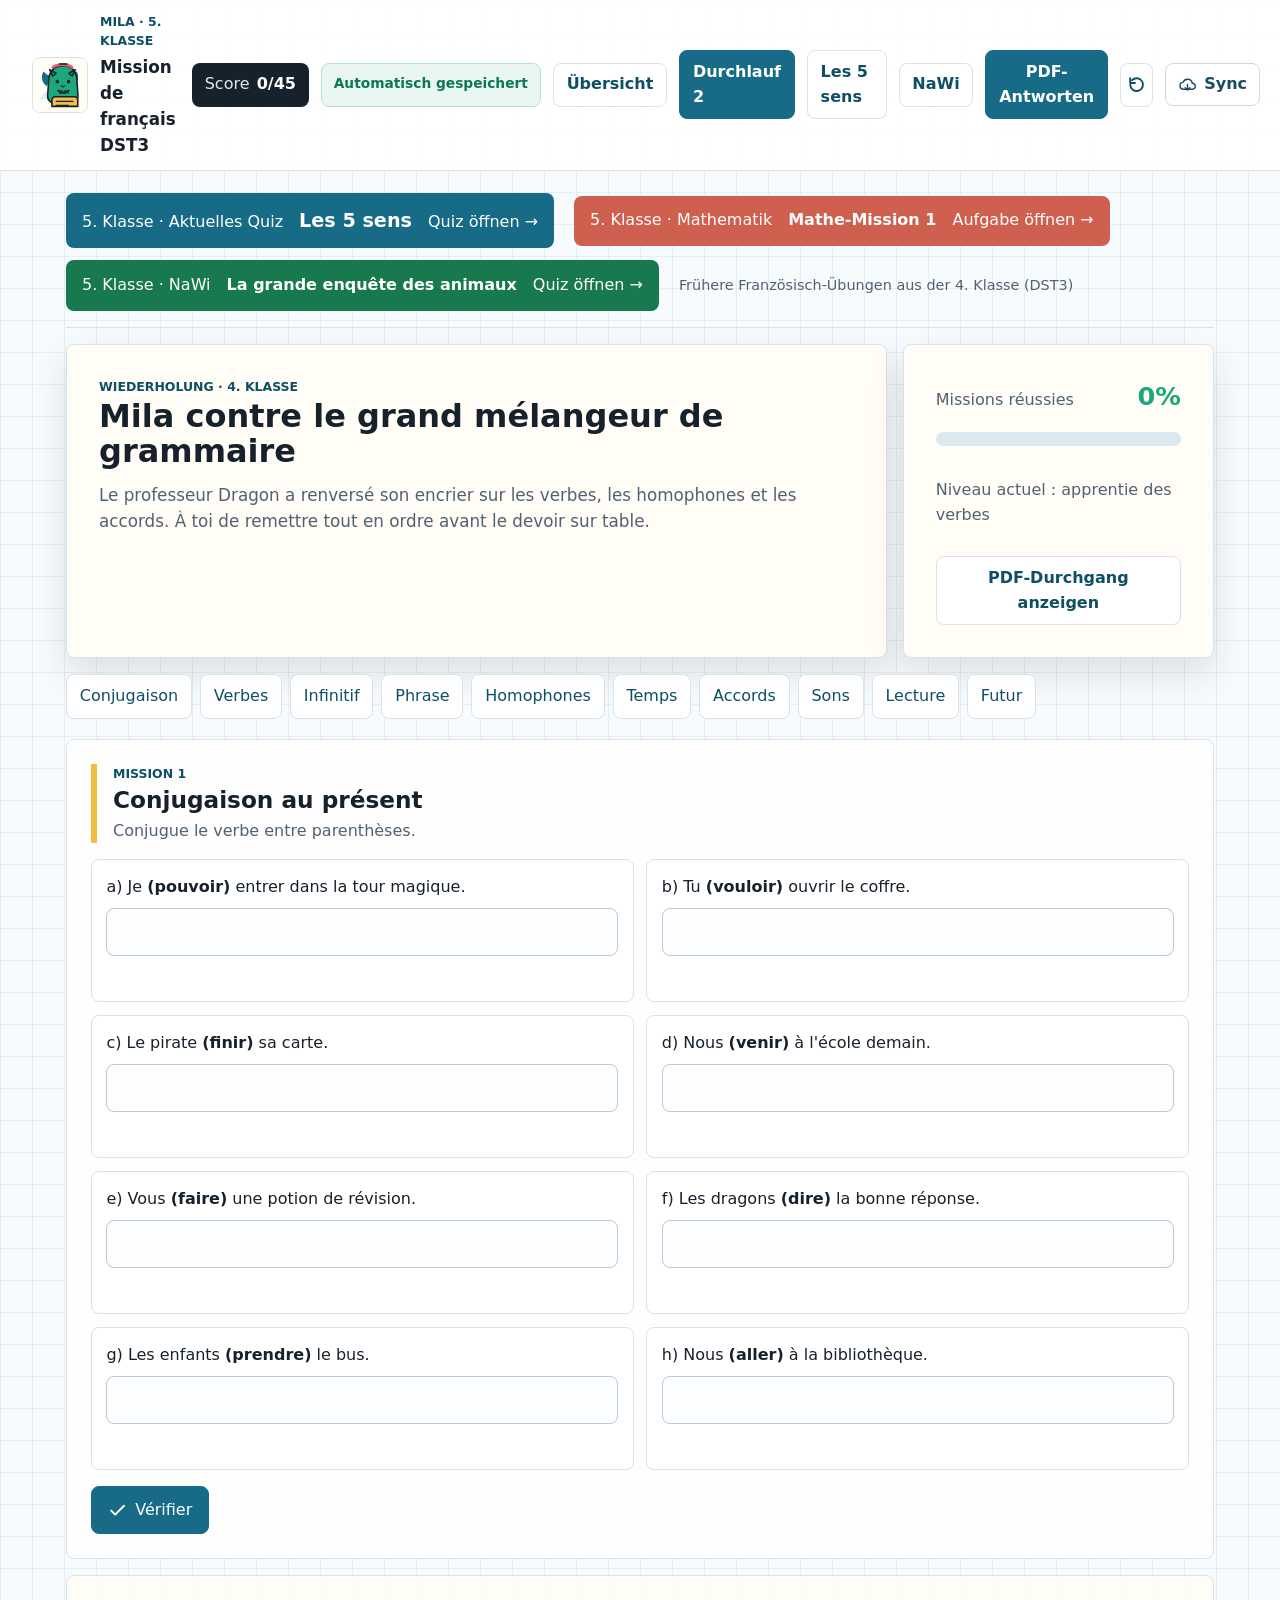
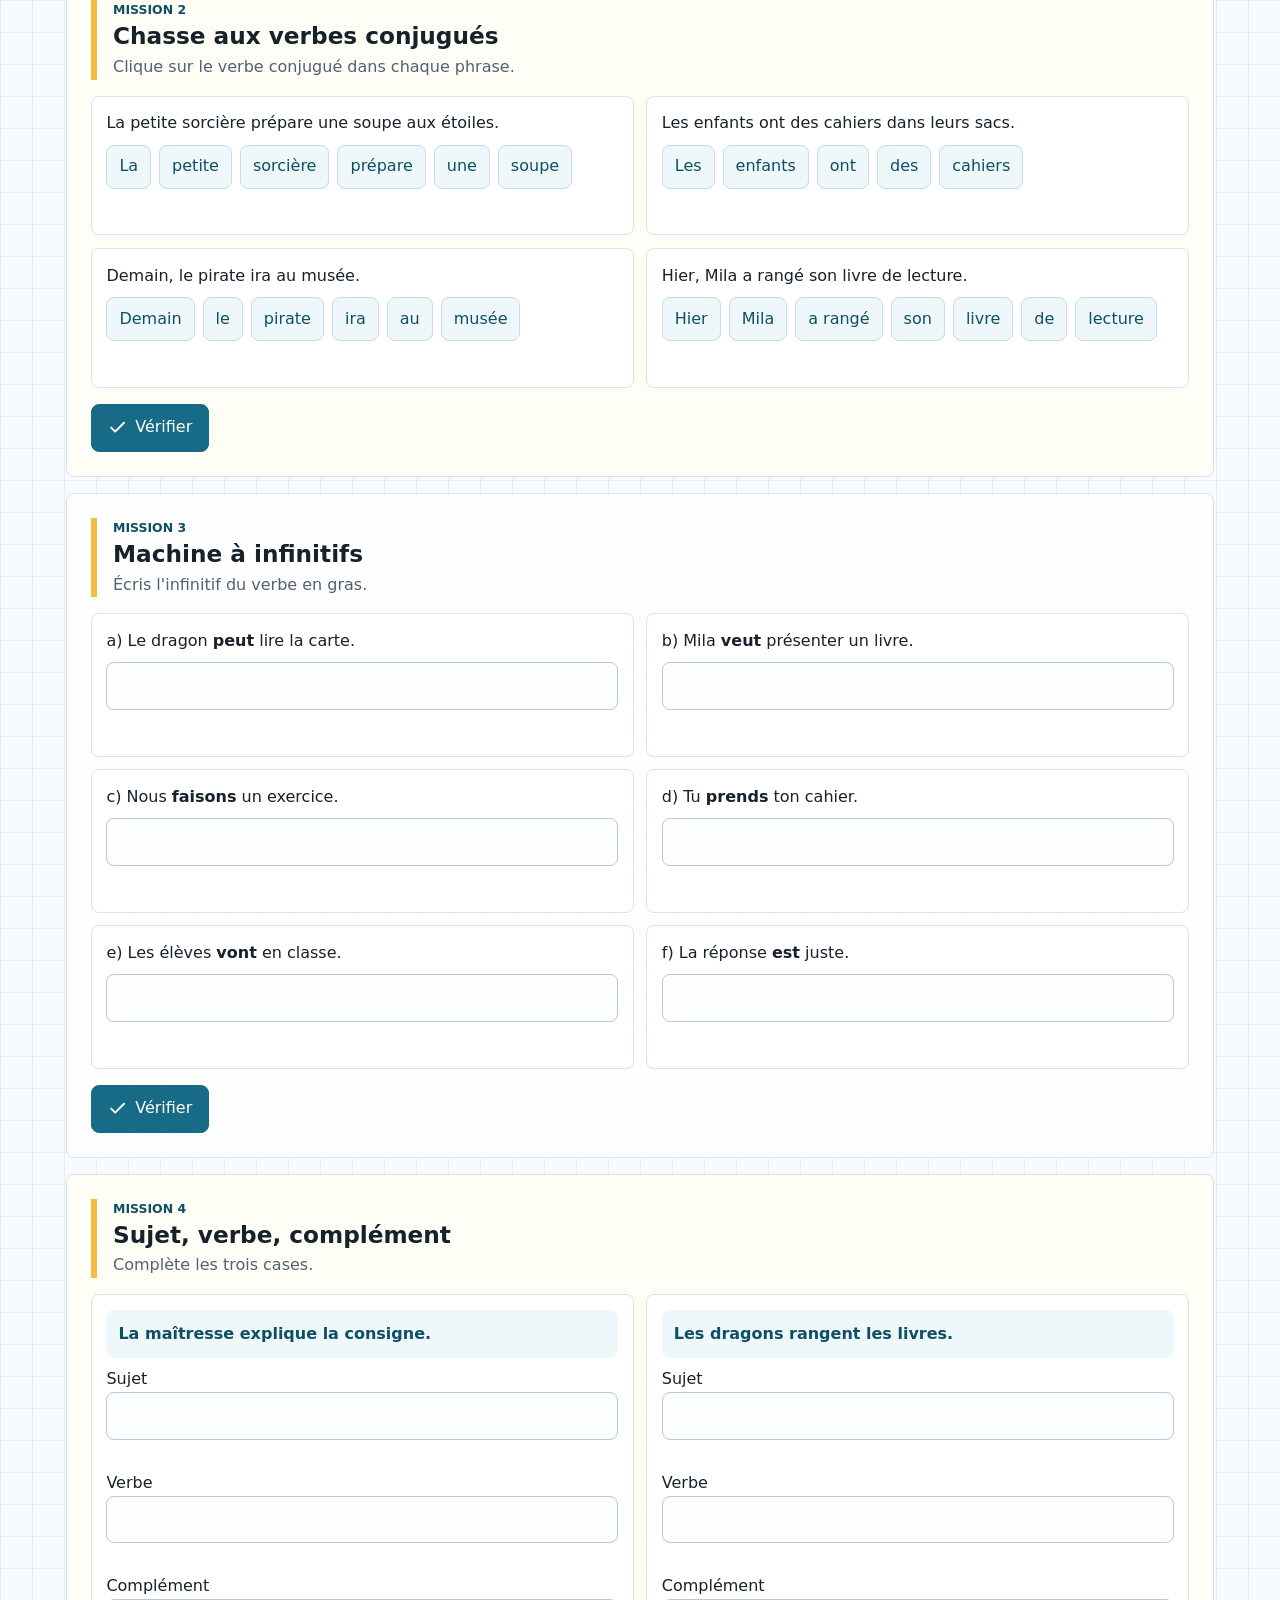
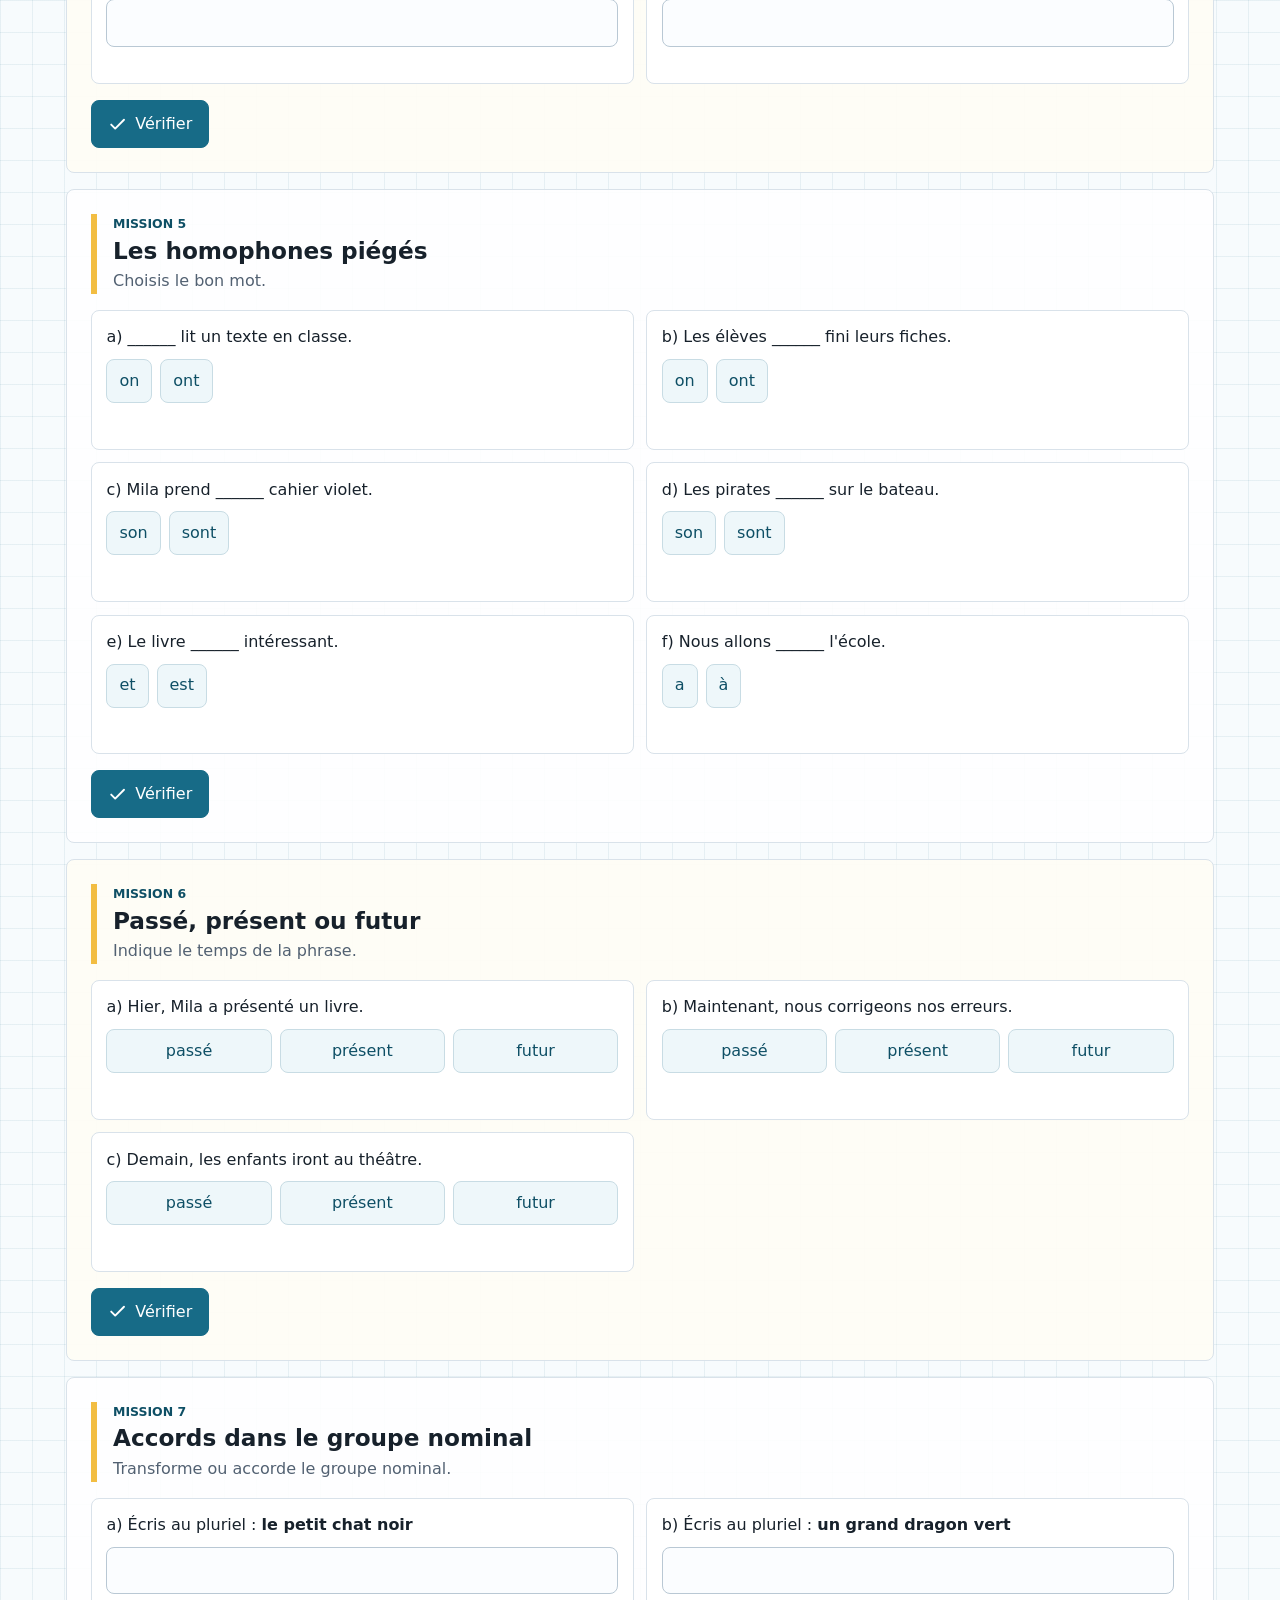
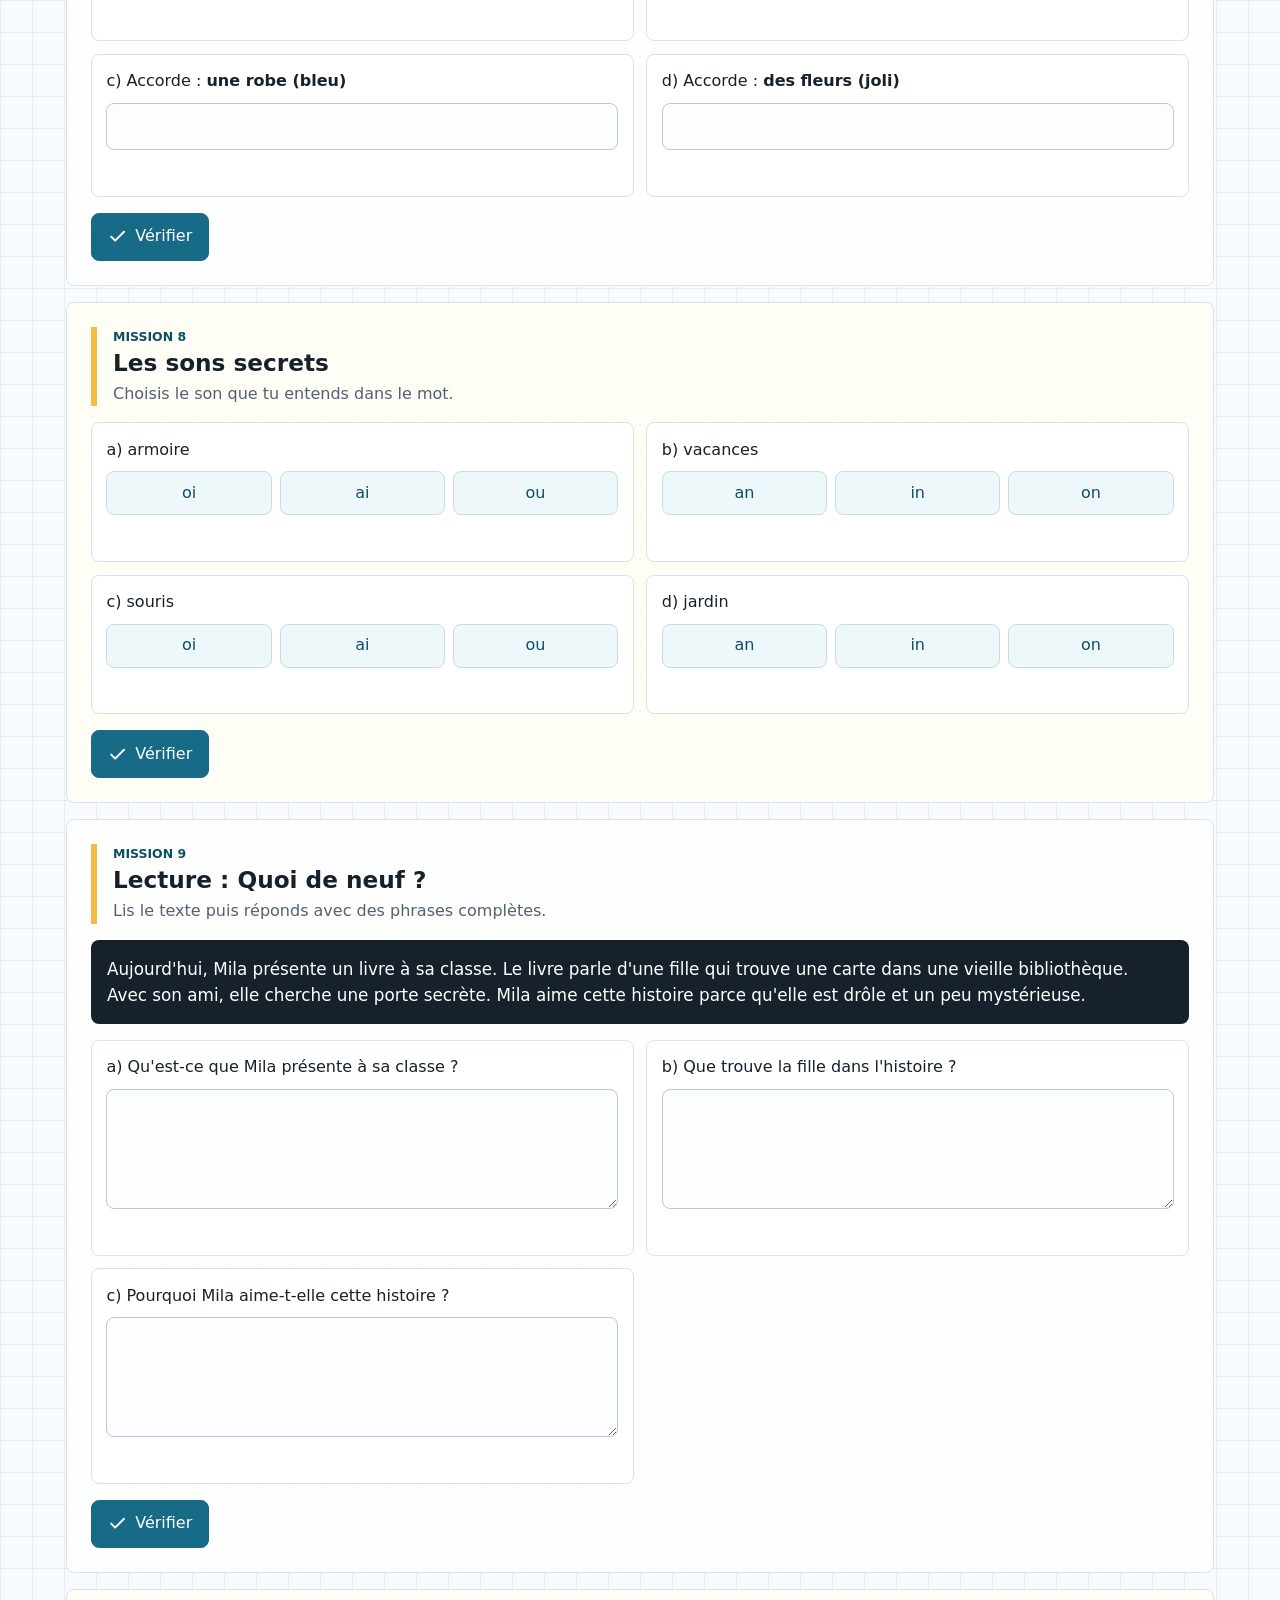
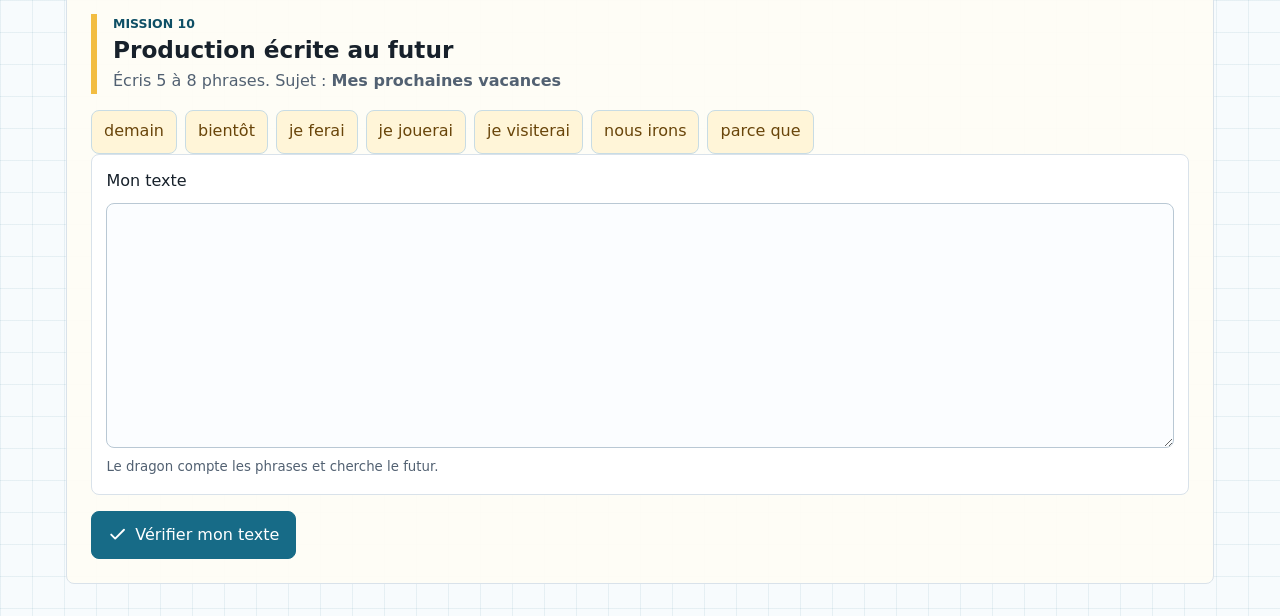
==== commit d22d21a9: "Add NaWi animal vocabulary quiz" ====
--- a/docs/index.html
+++ b/docs/index.html
@@ -34,6 +34,7 @@
         <a class="nav-link" href="uebersicht.html">Übersicht</a>
         <a class="nav-link top-pdf-run-button" href="durchlauf-2.html">Durchlauf 2</a>
         <a class="nav-link" href="les-5-sens.html">Les 5 sens</a>
+        <a class="nav-link" href="animaux.html">NaWi</a>
         <button class="nav-link top-pdf-run-button" type="button" data-load-pdf-run>PDF-Antworten</button>
         <button class="icon-button" id="resetBtn" type="button" aria-label="Recommencer toutes les missions">
           <svg aria-hidden="true" viewBox="0 0 24 24">
@@ -55,6 +56,11 @@
           <span>5. Klasse · Mathematik</span>
           <strong>Mathe-Mission 1</strong>
           <span>Aufgabe öffnen →</span>
+        </a>
+        <a class="course-nav-animals" href="animaux.html">
+          <span>5. Klasse · NaWi</span>
+          <strong>La grande enquête des animaux</strong>
+          <span>Quiz öffnen →</span>
         </a>
         <span class="course-nav-previous">Frühere Französisch-Übungen aus der 4. Klasse (DST3)</span>
       </nav>
@@ -629,6 +635,6 @@
 
     <div class="toast" id="toast" role="status" aria-live="polite"></div>
 
-    <script src="school-sync.js?v=20261004-sync1" data-profile="mila" data-apps="app.js?v=20260531-pdf-visible"></script>
+    <script src="school-sync.js?v=20261005-devicebackup1" data-profile="mila" data-apps="app.js?v=20260531-pdf-visible"></script>
   </body>
 </html>
--- a/docs/styles.css
+++ b/docs/styles.css
@@ -201,7 +201,8 @@
 }
 
 .course-nav-current,
-.course-nav-math {
+.course-nav-math,
+.course-nav-animals {
   align-items: baseline;
   background: var(--primary);
   border-radius: 8px;
@@ -216,7 +217,9 @@
 .course-nav-current:hover,
 .course-nav-current:focus-visible,
 .course-nav-math:hover,
-.course-nav-math:focus-visible {
+.course-nav-math:focus-visible,
+.course-nav-animals:hover,
+.course-nav-animals:focus-visible {
   background: var(--primary-strong);
 }
 
@@ -227,6 +230,15 @@
 .course-nav-math:hover,
 .course-nav-math:focus-visible {
   background: #a9493d;
+}
+
+.course-nav-animals {
+  background: #18794e;
+}
+
+.course-nav-animals:hover,
+.course-nav-animals:focus-visible {
+  background: #12633f;
 }
 
 .course-nav-current strong {
